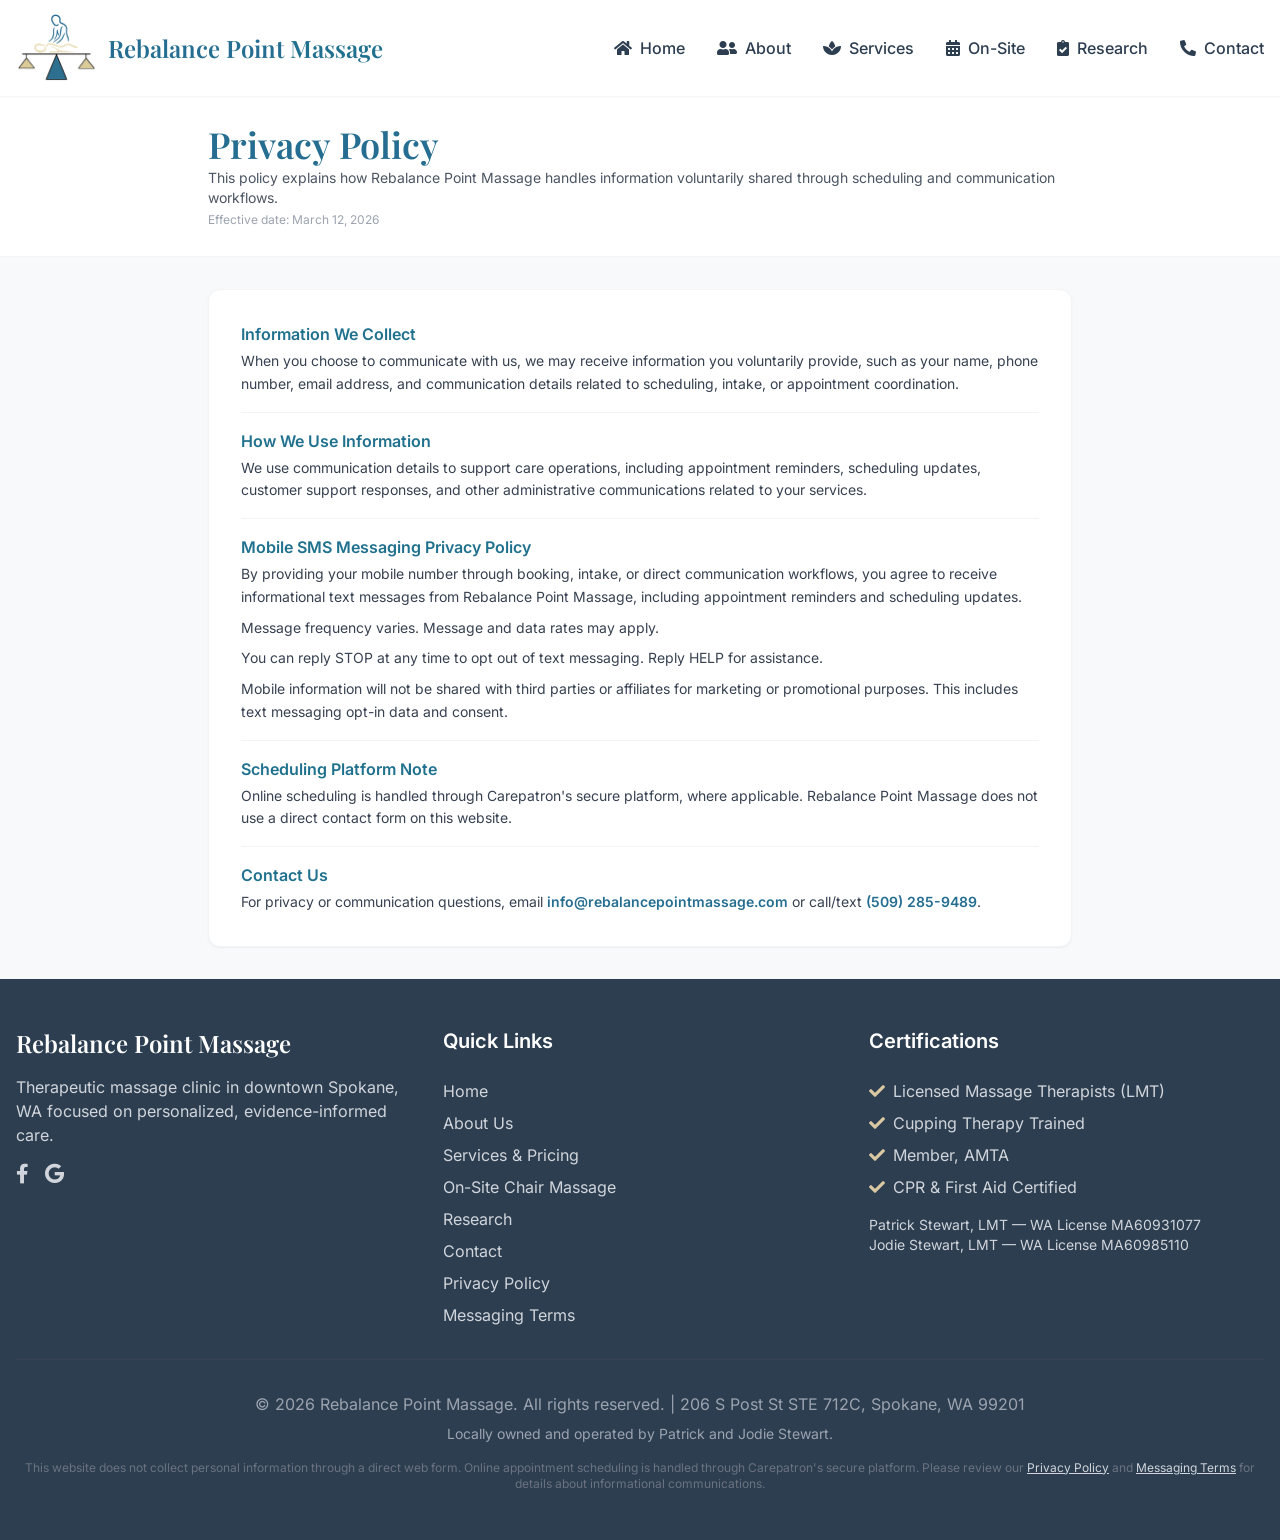
==== privacy.html @ 07e5bb80 "modified:   index.html 	modified:   privacy.html 	modified:   terms.html" ====
<!DOCTYPE html>
<html lang="en">
<head>
    <meta charset="UTF-8">
    <meta name="viewport" content="width=device-width, initial-scale=1.0">
    <title>Privacy Policy | Rebalance Point Massage</title>
    <meta name="description" content="Review the Rebalance Point Massage privacy practices, including mobile SMS messaging privacy details and how appointment communication information is used.">
    <meta name="author" content="Rebalance Point Massage">
    <meta property="og:title" content="Privacy Policy | Rebalance Point Massage">
    <meta property="og:description" content="Privacy details for Rebalance Point Massage, including informational appointment messaging and mobile communication practices.">
    <meta property="og:type" content="website">
    <meta property="og:url" content="https://rebalancepointmassage.com/privacy.html">
    <link rel="canonical" href="https://rebalancepointmassage.com/privacy.html">
    <link rel="stylesheet" href="css/tailwind.css">
    <link rel="stylesheet" href="css/fontawesome.css">
    <link rel="stylesheet" href="css/fonts.css">
    <style>
        @media (min-width: 768px) and (max-width: 1279px) {
            .site-desktop-nav { display: none; }
            .site-mobile-menu-button { display: block; }
            .site-mobile-nav:not(.hidden) { display: block; }
        }
    </style>
</head>
<body class="min-h-screen bg-light text-dark font-sans">
    <header class="sticky top-0 z-50 bg-white shadow-sm">
        <div class="container mx-auto px-4">
            <nav class="flex justify-between items-center py-2">
                <div class="flex items-center gap-3">
                    <a href="./index.html#home" class="w-20 h-20 flex-shrink-0" title="Rebalance Point Massage">
                        <img src="images/rebalance-point-logo.png" alt="Rebalance Point Massage Logo" class="w-full h-full object-contain">
                    </a>
                    <a href="./index.html#home" class="text-2xl font-serif font-semibold text-primary">Rebalance Point <span class="text-secondary">Massage</span></a>
                </div>
                
                <!-- Mobile menu button -->
                <button id="mobile-menu-button" class="site-mobile-menu-button md:hidden text-primary text-xl" type="button" aria-label="Toggle navigation menu" aria-expanded="false" aria-controls="mobile-nav">
                    <i class="fas fa-bars"></i>
                </button>
                
                <!-- Desktop Navigation -->
                <ul id="desktop-nav" class="site-desktop-nav hidden md:flex space-x-8">
                    <!-- Navigation items will be rendered here -->
                </ul>
            </nav>
            
            <!-- Mobile Navigation -->
            <div id="mobile-nav" class="site-mobile-nav hidden md:hidden bg-white border-t py-4">
                <ul id="mobile-nav-list" class="space-y-3">
                    <!-- Mobile navigation items will be rendered here -->
                </ul>
            </div>
        </div>
    </header>

    <main>
        <section class="bg-white py-5 md:py-7 border-b border-gray-100">
            <div class="container mx-auto px-4 max-w-4xl">
                <h1 class="text-3xl md:text-4xl font-serif font-semibold text-primary mb-1">Privacy Policy</h1>
                <p class="text-gray-600 text-sm">This policy explains how Rebalance Point Massage handles information voluntarily shared through scheduling and communication workflows.</p>
                <p class="text-xs text-gray-400 mt-1">Effective date: March 12, 2026</p>
            </div>
        </section>

        <section class="py-6 md:py-8">
            <div class="container mx-auto px-4 max-w-4xl">
                <article class="bg-white rounded-xl border border-gray-100 shadow-sm p-6 md:p-8 divide-y divide-gray-100">
                    <div class="pb-4">
                        <h2 class="text-base font-semibold text-secondary mb-1">Information We Collect</h2>
                        <p class="text-gray-700 leading-relaxed text-sm">When you choose to communicate with us, we may receive information you voluntarily provide, such as your name, phone number, email address, and communication details related to scheduling, intake, or appointment coordination.</p>
                    </div>
                    <div class="py-4">
                        <h2 class="text-base font-semibold text-secondary mb-1">How We Use Information</h2>
                        <p class="text-gray-700 leading-relaxed text-sm">We use communication details to support care operations, including appointment reminders, scheduling updates, customer support responses, and other administrative communications related to your services.</p>
                    </div>
                    <div class="py-4">
                        <h2 class="text-base font-semibold text-secondary mb-1">Mobile SMS Messaging Privacy Policy</h2>
                        <div class="space-y-2 text-gray-700 leading-relaxed text-sm">
                            <p>By providing your mobile number through booking, intake, or direct communication workflows, you agree to receive informational text messages from Rebalance Point Massage, including appointment reminders and scheduling updates.</p>
                            <p>Message frequency varies. Message and data rates may apply.</p>
                            <p>You can reply STOP at any time to opt out of text messaging. Reply HELP for assistance.</p>
                            <p>Mobile information will not be shared with third parties or affiliates for marketing or promotional purposes. This includes text messaging opt-in data and consent.</p>
                        </div>
                    </div>
                    <div class="py-4">
                        <h2 class="text-base font-semibold text-secondary mb-1">Scheduling Platform Note</h2>
                        <p class="text-gray-700 leading-relaxed text-sm">Online scheduling is handled through Carepatron's secure platform, where applicable. Rebalance Point Massage does not use a direct contact form on this website.</p>
                    </div>
                    <div class="pt-4">
                        <h2 class="text-base font-semibold text-secondary mb-1">Contact Us</h2>
                        <p class="text-gray-700 leading-relaxed text-sm">For privacy or communication questions, email <a href="mailto:info@rebalancepointmassage.com" class="text-primary font-semibold hover:underline">info@rebalancepointmassage.com</a> or call/text <a href="tel:5092859489" class="text-primary font-semibold hover:underline">(509) 285-9489</a>.</p>
                    </div>
                </article>
            </div>
        </section>
    </main>

    <footer class="bg-dark text-white py-12">
        <div class="container mx-auto px-4">
            <div class="grid md:grid-cols-3 gap-8 mb-8">
                <div>
                    <h3 class="text-2xl font-serif font-semibold text-white mb-4">Rebalance Point Massage</h3>
                    <p class="text-gray-300 mb-4">Therapeutic massage clinic in downtown Spokane, WA focused on personalized, evidence-informed care.</p>
                    <div class="flex space-x-4">
                        <a href="https://www.facebook.com/rebalancepointmassage" target="_blank" rel="noopener noreferrer" class="text-gray-300 hover:text-accent transition duration-300"><i class="fab fa-facebook-f text-xl"></i></a>
                        <!-- <a href="#" class="text-gray-300 hover:text-accent transition duration-300"><i class="fab fa-instagram text-xl"></i></a> -->
                        <a href="https://share.google/DWDWPV4DUFRZWSyEN" target="_blank" rel="noopener noreferrer" class="text-gray-300 hover:text-accent transition duration-300"><i class="fab fa-google text-xl"></i></a>
                    </div>
                </div>
                
                <div>
                    <h4 class="text-xl font-semibold text-white mb-6">Quick Links</h4>
                    <ul id="footer-links" class="space-y-2">
                        <!-- Footer links will be rendered here -->
                    </ul>
                </div>
                
                <div>
                    <h4 class="text-xl font-semibold text-white mb-6">Certifications</h4>
                    <ul class="space-y-2 text-gray-300">
                        <li class="flex items-center"><i class="fas fa-check text-accent mr-2"></i> Licensed Massage Therapists (LMT)</li>
                        <li class="flex items-center"><i class="fas fa-check text-accent mr-2"></i> Cupping Therapy Trained</li>
                        <li class="flex items-center"><i class="fas fa-check text-accent mr-2"></i> Member, AMTA</li>
                        <li class="flex items-center"><i class="fas fa-check text-accent mr-2"></i> CPR & First Aid Certified</li>
                    </ul>
                    <p class="text-gray-300 text-sm mt-4">Patrick Stewart, LMT — WA License MA60931077<br>Jodie Stewart, LMT — WA License MA60985110</p>
                </div>
            </div>
            
            <div class="pt-8 border-t border-gray-700 text-center text-gray-400">
                <p>&copy; <span id="current-year"></span> Rebalance Point Massage. All rights reserved. | 206 S Post St STE 712C, Spokane, WA 99201</p>
                <p class="mt-2 text-sm">Locally owned and operated by Patrick and Jodie Stewart.</p>
                <p class="mt-4 text-xs text-gray-500">This website does not collect personal information through a direct web form. Online appointment scheduling is handled through Carepatron's secure platform. Please review our <a href="./privacy.html" class="text-gray-300 hover:text-accent underline">Privacy Policy</a> and <a href="./terms.html" class="text-gray-300 hover:text-accent underline">Messaging Terms</a> for details about informational communications.</p>
            </div>
        </div>
    </footer>

    <script>
        const navigationItems = [
            { "label": "Home", "href": "./index.html#home", "icon": "fas fa-home" },
            { "label": "About", "href": "./index.html#about", "icon": "fas fa-user-friends" },
            { "label": "Services", "href": "./index.html#services", "icon": "fas fa-spa" },
            { "label": "On-Site", "href": "./index.html#workplace", "icon": "fas fa-calendar-alt" },
            { "label": "Research", "href": "./index.html#research", "icon": "fas fa-clipboard-check" },
            { "label": "Contact", "href": "./index.html#contact", "icon": "fas fa-phone-alt" }
        ];

        const footerLinks = [
            { "label": "Home", "href": "./index.html#home" },
            { "label": "About Us", "href": "./index.html#about" },
            { "label": "Services & Pricing", "href": "./index.html#services" },
            { "label": "On-Site Chair Massage", "href": "./index.html#workplace" },
            { "label": "Research", "href": "./index.html#research" },
            { "label": "Contact", "href": "./index.html#contact" },
            { "label": "Privacy Policy", "href": "./privacy.html" },
            { "label": "Messaging Terms", "href": "./terms.html" }
        ];

        function renderNavItems(items, isMobile = false) {
            return items.map(item => {
                const mobileClass = isMobile ? "block py-3 px-4 text-lg hover:bg-primary hover:bg-opacity-10 hover:text-primary rounded-lg transition duration-300" : "text-dark hover:text-primary font-medium transition duration-300";
                return `<li><a href="${item.href}" class="${mobileClass}"><i class="${item.icon} mr-2"></i>${item.label}</a></li>`;
            }).join("");
        }

        function renderFooterLinks(items) {
            return items.map(item => `<li><a href="${item.href}" class="text-gray-300 hover:text-accent transition duration-300">${item.label}</a></li>`).join("");
        }

        document.addEventListener('DOMContentLoaded', function() {
            document.getElementById('current-year').textContent = new Date().getFullYear();
            document.getElementById('desktop-nav').innerHTML = renderNavItems(navigationItems);
            document.getElementById('mobile-nav-list').innerHTML = renderNavItems(navigationItems, true);
            document.getElementById('footer-links').innerHTML = renderFooterLinks(footerLinks);

            const mobileMenuButton = document.getElementById('mobile-menu-button');
            const mobileNav = document.getElementById('mobile-nav');
            
            mobileMenuButton.addEventListener('click', function() {
                mobileNav.classList.toggle('hidden');
                mobileMenuButton.setAttribute('aria-expanded', String(!mobileNav.classList.contains('hidden')));
                const icon = mobileMenuButton.querySelector('i');
                if (mobileNav.classList.contains('hidden')) {
                    icon.classList.remove('fa-times');
                    icon.classList.add('fa-bars');
                } else {
                    icon.classList.remove('fa-bars');
                    icon.classList.add('fa-times');
                }
            });
        });
    </script>
</body>
</html>
---- css/fonts.css ----
/* cyrillic-ext */
@font-face {
  font-family: 'Inter';
  font-style: normal;
  font-weight: 300;
  font-display: swap;
  src: url(../fonts/google/UcC73FwrK3iLTeHuS_nVMrMxCp50SjIa2JL7SUc.woff2) format('woff2');
  unicode-range: U+0460-052F, U+1C80-1C8A, U+20B4, U+2DE0-2DFF, U+A640-A69F, U+FE2E-FE2F;
}
/* cyrillic */
@font-face {
  font-family: 'Inter';
  font-style: normal;
  font-weight: 300;
  font-display: swap;
  src: url(../fonts/google/UcC73FwrK3iLTeHuS_nVMrMxCp50SjIa0ZL7SUc.woff2) format('woff2');
  unicode-range: U+0301, U+0400-045F, U+0490-0491, U+04B0-04B1, U+2116;
}
/* greek-ext */
@font-face {
  font-family: 'Inter';
  font-style: normal;
  font-weight: 300;
  font-display: swap;
  src: url(../fonts/google/UcC73FwrK3iLTeHuS_nVMrMxCp50SjIa2ZL7SUc.woff2) format('woff2');
  unicode-range: U+1F00-1FFF;
}
/* greek */
@font-face {
  font-family: 'Inter';
  font-style: normal;
  font-weight: 300;
  font-display: swap;
  src: url(../fonts/google/UcC73FwrK3iLTeHuS_nVMrMxCp50SjIa1pL7SUc.woff2) format('woff2');
  unicode-range: U+0370-0377, U+037A-037F, U+0384-038A, U+038C, U+038E-03A1, U+03A3-03FF;
}
/* vietnamese */
@font-face {
  font-family: 'Inter';
  font-style: normal;
  font-weight: 300;
  font-display: swap;
  src: url(../fonts/google/UcC73FwrK3iLTeHuS_nVMrMxCp50SjIa2pL7SUc.woff2) format('woff2');
  unicode-range: U+0102-0103, U+0110-0111, U+0128-0129, U+0168-0169, U+01A0-01A1, U+01AF-01B0, U+0300-0301, U+0303-0304, U+0308-0309, U+0323, U+0329, U+1EA0-1EF9, U+20AB;
}
/* latin-ext */
@font-face {
  font-family: 'Inter';
  font-style: normal;
  font-weight: 300;
  font-display: swap;
  src: url(../fonts/google/UcC73FwrK3iLTeHuS_nVMrMxCp50SjIa25L7SUc.woff2) format('woff2');
  unicode-range: U+0100-02BA, U+02BD-02C5, U+02C7-02CC, U+02CE-02D7, U+02DD-02FF, U+0304, U+0308, U+0329, U+1D00-1DBF, U+1E00-1E9F, U+1EF2-1EFF, U+2020, U+20A0-20AB, U+20AD-20C0, U+2113, U+2C60-2C7F, U+A720-A7FF;
}
/* latin */
@font-face {
  font-family: 'Inter';
  font-style: normal;
  font-weight: 300;
  font-display: swap;
  src: url(../fonts/google/UcC73FwrK3iLTeHuS_nVMrMxCp50SjIa1ZL7.woff2) format('woff2');
  unicode-range: U+0000-00FF, U+0131, U+0152-0153, U+02BB-02BC, U+02C6, U+02DA, U+02DC, U+0304, U+0308, U+0329, U+2000-206F, U+20AC, U+2122, U+2191, U+2193, U+2212, U+2215, U+FEFF, U+FFFD;
}
/* cyrillic-ext */
@font-face {
  font-family: 'Inter';
  font-style: normal;
  font-weight: 400;
  font-display: swap;
  src: url(../fonts/google/UcC73FwrK3iLTeHuS_nVMrMxCp50SjIa2JL7SUc.woff2) format('woff2');
  unicode-range: U+0460-052F, U+1C80-1C8A, U+20B4, U+2DE0-2DFF, U+A640-A69F, U+FE2E-FE2F;
}
/* cyrillic */
@font-face {
  font-family: 'Inter';
  font-style: normal;
  font-weight: 400;
  font-display: swap;
  src: url(../fonts/google/UcC73FwrK3iLTeHuS_nVMrMxCp50SjIa0ZL7SUc.woff2) format('woff2');
  unicode-range: U+0301, U+0400-045F, U+0490-0491, U+04B0-04B1, U+2116;
}
/* greek-ext */
@font-face {
  font-family: 'Inter';
  font-style: normal;
  font-weight: 400;
  font-display: swap;
  src: url(../fonts/google/UcC73FwrK3iLTeHuS_nVMrMxCp50SjIa2ZL7SUc.woff2) format('woff2');
  unicode-range: U+1F00-1FFF;
}
/* greek */
@font-face {
  font-family: 'Inter';
  font-style: normal;
  font-weight: 400;
  font-display: swap;
  src: url(../fonts/google/UcC73FwrK3iLTeHuS_nVMrMxCp50SjIa1pL7SUc.woff2) format('woff2');
  unicode-range: U+0370-0377, U+037A-037F, U+0384-038A, U+038C, U+038E-03A1, U+03A3-03FF;
}
/* vietnamese */
@font-face {
  font-family: 'Inter';
  font-style: normal;
  font-weight: 400;
  font-display: swap;
  src: url(../fonts/google/UcC73FwrK3iLTeHuS_nVMrMxCp50SjIa2pL7SUc.woff2) format('woff2');
  unicode-range: U+0102-0103, U+0110-0111, U+0128-0129, U+0168-0169, U+01A0-01A1, U+01AF-01B0, U+0300-0301, U+0303-0304, U+0308-0309, U+0323, U+0329, U+1EA0-1EF9, U+20AB;
}
/* latin-ext */
@font-face {
  font-family: 'Inter';
  font-style: normal;
  font-weight: 400;
  font-display: swap;
  src: url(../fonts/google/UcC73FwrK3iLTeHuS_nVMrMxCp50SjIa25L7SUc.woff2) format('woff2');
  unicode-range: U+0100-02BA, U+02BD-02C5, U+02C7-02CC, U+02CE-02D7, U+02DD-02FF, U+0304, U+0308, U+0329, U+1D00-1DBF, U+1E00-1E9F, U+1EF2-1EFF, U+2020, U+20A0-20AB, U+20AD-20C0, U+2113, U+2C60-2C7F, U+A720-A7FF;
}
/* latin */
@font-face {
  font-family: 'Inter';
  font-style: normal;
  font-weight: 400;
  font-display: swap;
  src: url(../fonts/google/UcC73FwrK3iLTeHuS_nVMrMxCp50SjIa1ZL7.woff2) format('woff2');
  unicode-range: U+0000-00FF, U+0131, U+0152-0153, U+02BB-02BC, U+02C6, U+02DA, U+02DC, U+0304, U+0308, U+0329, U+2000-206F, U+20AC, U+2122, U+2191, U+2193, U+2212, U+2215, U+FEFF, U+FFFD;
}
/* cyrillic-ext */
@font-face {
  font-family: 'Inter';
  font-style: normal;
  font-weight: 500;
  font-display: swap;
  src: url(../fonts/google/UcC73FwrK3iLTeHuS_nVMrMxCp50SjIa2JL7SUc.woff2) format('woff2');
  unicode-range: U+0460-052F, U+1C80-1C8A, U+20B4, U+2DE0-2DFF, U+A640-A69F, U+FE2E-FE2F;
}
/* cyrillic */
@font-face {
  font-family: 'Inter';
  font-style: normal;
  font-weight: 500;
  font-display: swap;
  src: url(../fonts/google/UcC73FwrK3iLTeHuS_nVMrMxCp50SjIa0ZL7SUc.woff2) format('woff2');
  unicode-range: U+0301, U+0400-045F, U+0490-0491, U+04B0-04B1, U+2116;
}
/* greek-ext */
@font-face {
  font-family: 'Inter';
  font-style: normal;
  font-weight: 500;
  font-display: swap;
  src: url(../fonts/google/UcC73FwrK3iLTeHuS_nVMrMxCp50SjIa2ZL7SUc.woff2) format('woff2');
  unicode-range: U+1F00-1FFF;
}
/* greek */
@font-face {
  font-family: 'Inter';
  font-style: normal;
  font-weight: 500;
  font-display: swap;
  src: url(../fonts/google/UcC73FwrK3iLTeHuS_nVMrMxCp50SjIa1pL7SUc.woff2) format('woff2');
  unicode-range: U+0370-0377, U+037A-037F, U+0384-038A, U+038C, U+038E-03A1, U+03A3-03FF;
}
/* vietnamese */
@font-face {
  font-family: 'Inter';
  font-style: normal;
  font-weight: 500;
  font-display: swap;
  src: url(../fonts/google/UcC73FwrK3iLTeHuS_nVMrMxCp50SjIa2pL7SUc.woff2) format('woff2');
  unicode-range: U+0102-0103, U+0110-0111, U+0128-0129, U+0168-0169, U+01A0-01A1, U+01AF-01B0, U+0300-0301, U+0303-0304, U+0308-0309, U+0323, U+0329, U+1EA0-1EF9, U+20AB;
}
/* latin-ext */
@font-face {
  font-family: 'Inter';
  font-style: normal;
  font-weight: 500;
  font-display: swap;
  src: url(../fonts/google/UcC73FwrK3iLTeHuS_nVMrMxCp50SjIa25L7SUc.woff2) format('woff2');
  unicode-range: U+0100-02BA, U+02BD-02C5, U+02C7-02CC, U+02CE-02D7, U+02DD-02FF, U+0304, U+0308, U+0329, U+1D00-1DBF, U+1E00-1E9F, U+1EF2-1EFF, U+2020, U+20A0-20AB, U+20AD-20C0, U+2113, U+2C60-2C7F, U+A720-A7FF;
}
/* latin */
@font-face {
  font-family: 'Inter';
  font-style: normal;
  font-weight: 500;
  font-display: swap;
  src: url(../fonts/google/UcC73FwrK3iLTeHuS_nVMrMxCp50SjIa1ZL7.woff2) format('woff2');
  unicode-range: U+0000-00FF, U+0131, U+0152-0153, U+02BB-02BC, U+02C6, U+02DA, U+02DC, U+0304, U+0308, U+0329, U+2000-206F, U+20AC, U+2122, U+2191, U+2193, U+2212, U+2215, U+FEFF, U+FFFD;
}
/* cyrillic-ext */
@font-face {
  font-family: 'Inter';
  font-style: normal;
  font-weight: 600;
  font-display: swap;
  src: url(../fonts/google/UcC73FwrK3iLTeHuS_nVMrMxCp50SjIa2JL7SUc.woff2) format('woff2');
  unicode-range: U+0460-052F, U+1C80-1C8A, U+20B4, U+2DE0-2DFF, U+A640-A69F, U+FE2E-FE2F;
}
/* cyrillic */
@font-face {
  font-family: 'Inter';
  font-style: normal;
  font-weight: 600;
  font-display: swap;
  src: url(../fonts/google/UcC73FwrK3iLTeHuS_nVMrMxCp50SjIa0ZL7SUc.woff2) format('woff2');
  unicode-range: U+0301, U+0400-045F, U+0490-0491, U+04B0-04B1, U+2116;
}
/* greek-ext */
@font-face {
  font-family: 'Inter';
  font-style: normal;
  font-weight: 600;
  font-display: swap;
  src: url(../fonts/google/UcC73FwrK3iLTeHuS_nVMrMxCp50SjIa2ZL7SUc.woff2) format('woff2');
  unicode-range: U+1F00-1FFF;
}
/* greek */
@font-face {
  font-family: 'Inter';
  font-style: normal;
  font-weight: 600;
  font-display: swap;
  src: url(../fonts/google/UcC73FwrK3iLTeHuS_nVMrMxCp50SjIa1pL7SUc.woff2) format('woff2');
  unicode-range: U+0370-0377, U+037A-037F, U+0384-038A, U+038C, U+038E-03A1, U+03A3-03FF;
}
/* vietnamese */
@font-face {
  font-family: 'Inter';
  font-style: normal;
  font-weight: 600;
  font-display: swap;
  src: url(../fonts/google/UcC73FwrK3iLTeHuS_nVMrMxCp50SjIa2pL7SUc.woff2) format('woff2');
  unicode-range: U+0102-0103, U+0110-0111, U+0128-0129, U+0168-0169, U+01A0-01A1, U+01AF-01B0, U+0300-0301, U+0303-0304, U+0308-0309, U+0323, U+0329, U+1EA0-1EF9, U+20AB;
}
/* latin-ext */
@font-face {
  font-family: 'Inter';
  font-style: normal;
  font-weight: 600;
  font-display: swap;
  src: url(../fonts/google/UcC73FwrK3iLTeHuS_nVMrMxCp50SjIa25L7SUc.woff2) format('woff2');
  unicode-range: U+0100-02BA, U+02BD-02C5, U+02C7-02CC, U+02CE-02D7, U+02DD-02FF, U+0304, U+0308, U+0329, U+1D00-1DBF, U+1E00-1E9F, U+1EF2-1EFF, U+2020, U+20A0-20AB, U+20AD-20C0, U+2113, U+2C60-2C7F, U+A720-A7FF;
}
/* latin */
@font-face {
  font-family: 'Inter';
  font-style: normal;
  font-weight: 600;
  font-display: swap;
  src: url(../fonts/google/UcC73FwrK3iLTeHuS_nVMrMxCp50SjIa1ZL7.woff2) format('woff2');
  unicode-range: U+0000-00FF, U+0131, U+0152-0153, U+02BB-02BC, U+02C6, U+02DA, U+02DC, U+0304, U+0308, U+0329, U+2000-206F, U+20AC, U+2122, U+2191, U+2193, U+2212, U+2215, U+FEFF, U+FFFD;
}
/* cyrillic-ext */
@font-face {
  font-family: 'Inter';
  font-style: normal;
  font-weight: 700;
  font-display: swap;
  src: url(../fonts/google/UcC73FwrK3iLTeHuS_nVMrMxCp50SjIa2JL7SUc.woff2) format('woff2');
  unicode-range: U+0460-052F, U+1C80-1C8A, U+20B4, U+2DE0-2DFF, U+A640-A69F, U+FE2E-FE2F;
}
/* cyrillic */
@font-face {
  font-family: 'Inter';
  font-style: normal;
  font-weight: 700;
  font-display: swap;
  src: url(../fonts/google/UcC73FwrK3iLTeHuS_nVMrMxCp50SjIa0ZL7SUc.woff2) format('woff2');
  unicode-range: U+0301, U+0400-045F, U+0490-0491, U+04B0-04B1, U+2116;
}
/* greek-ext */
@font-face {
  font-family: 'Inter';
  font-style: normal;
  font-weight: 700;
  font-display: swap;
  src: url(../fonts/google/UcC73FwrK3iLTeHuS_nVMrMxCp50SjIa2ZL7SUc.woff2) format('woff2');
  unicode-range: U+1F00-1FFF;
}
/* greek */
@font-face {
  font-family: 'Inter';
  font-style: normal;
  font-weight: 700;
  font-display: swap;
  src: url(../fonts/google/UcC73FwrK3iLTeHuS_nVMrMxCp50SjIa1pL7SUc.woff2) format('woff2');
  unicode-range: U+0370-0377, U+037A-037F, U+0384-038A, U+038C, U+038E-03A1, U+03A3-03FF;
}
/* vietnamese */
@font-face {
  font-family: 'Inter';
  font-style: normal;
  font-weight: 700;
  font-display: swap;
  src: url(../fonts/google/UcC73FwrK3iLTeHuS_nVMrMxCp50SjIa2pL7SUc.woff2) format('woff2');
  unicode-range: U+0102-0103, U+0110-0111, U+0128-0129, U+0168-0169, U+01A0-01A1, U+01AF-01B0, U+0300-0301, U+0303-0304, U+0308-0309, U+0323, U+0329, U+1EA0-1EF9, U+20AB;
}
/* latin-ext */
@font-face {
  font-family: 'Inter';
  font-style: normal;
  font-weight: 700;
  font-display: swap;
  src: url(../fonts/google/UcC73FwrK3iLTeHuS_nVMrMxCp50SjIa25L7SUc.woff2) format('woff2');
  unicode-range: U+0100-02BA, U+02BD-02C5, U+02C7-02CC, U+02CE-02D7, U+02DD-02FF, U+0304, U+0308, U+0329, U+1D00-1DBF, U+1E00-1E9F, U+1EF2-1EFF, U+2020, U+20A0-20AB, U+20AD-20C0, U+2113, U+2C60-2C7F, U+A720-A7FF;
}
/* latin */
@font-face {
  font-family: 'Inter';
  font-style: normal;
  font-weight: 700;
  font-display: swap;
  src: url(../fonts/google/UcC73FwrK3iLTeHuS_nVMrMxCp50SjIa1ZL7.woff2) format('woff2');
  unicode-range: U+0000-00FF, U+0131, U+0152-0153, U+02BB-02BC, U+02C6, U+02DA, U+02DC, U+0304, U+0308, U+0329, U+2000-206F, U+20AC, U+2122, U+2191, U+2193, U+2212, U+2215, U+FEFF, U+FFFD;
}
/* cyrillic */
@font-face {
  font-family: 'Playfair Display';
  font-style: normal;
  font-weight: 400;
  font-display: swap;
  src: url(../fonts/google/nuFiD-vYSZviVYUb_rj3ij__anPXDTjYgFE_.woff2) format('woff2');
  unicode-range: U+0301, U+0400-045F, U+0490-0491, U+04B0-04B1, U+2116;
}
/* vietnamese */
@font-face {
  font-family: 'Playfair Display';
  font-style: normal;
  font-weight: 400;
  font-display: swap;
  src: url(../fonts/google/nuFiD-vYSZviVYUb_rj3ij__anPXDTPYgFE_.woff2) format('woff2');
  unicode-range: U+0102-0103, U+0110-0111, U+0128-0129, U+0168-0169, U+01A0-01A1, U+01AF-01B0, U+0300-0301, U+0303-0304, U+0308-0309, U+0323, U+0329, U+1EA0-1EF9, U+20AB;
}
/* latin-ext */
@font-face {
  font-family: 'Playfair Display';
  font-style: normal;
  font-weight: 400;
  font-display: swap;
  src: url(../fonts/google/nuFiD-vYSZviVYUb_rj3ij__anPXDTLYgFE_.woff2) format('woff2');
  unicode-range: U+0100-02BA, U+02BD-02C5, U+02C7-02CC, U+02CE-02D7, U+02DD-02FF, U+0304, U+0308, U+0329, U+1D00-1DBF, U+1E00-1E9F, U+1EF2-1EFF, U+2020, U+20A0-20AB, U+20AD-20C0, U+2113, U+2C60-2C7F, U+A720-A7FF;
}
/* latin */
@font-face {
  font-family: 'Playfair Display';
  font-style: normal;
  font-weight: 400;
  font-display: swap;
  src: url(../fonts/google/nuFiD-vYSZviVYUb_rj3ij__anPXDTzYgA.woff2) format('woff2');
  unicode-range: U+0000-00FF, U+0131, U+0152-0153, U+02BB-02BC, U+02C6, U+02DA, U+02DC, U+0304, U+0308, U+0329, U+2000-206F, U+20AC, U+2122, U+2191, U+2193, U+2212, U+2215, U+FEFF, U+FFFD;
}
/* cyrillic */
@font-face {
  font-family: 'Playfair Display';
  font-style: normal;
  font-weight: 500;
  font-display: swap;
  src: url(../fonts/google/nuFiD-vYSZviVYUb_rj3ij__anPXDTjYgFE_.woff2) format('woff2');
  unicode-range: U+0301, U+0400-045F, U+0490-0491, U+04B0-04B1, U+2116;
}
/* vietnamese */
@font-face {
  font-family: 'Playfair Display';
  font-style: normal;
  font-weight: 500;
  font-display: swap;
  src: url(../fonts/google/nuFiD-vYSZviVYUb_rj3ij__anPXDTPYgFE_.woff2) format('woff2');
  unicode-range: U+0102-0103, U+0110-0111, U+0128-0129, U+0168-0169, U+01A0-01A1, U+01AF-01B0, U+0300-0301, U+0303-0304, U+0308-0309, U+0323, U+0329, U+1EA0-1EF9, U+20AB;
}
/* latin-ext */
@font-face {
  font-family: 'Playfair Display';
  font-style: normal;
  font-weight: 500;
  font-display: swap;
  src: url(../fonts/google/nuFiD-vYSZviVYUb_rj3ij__anPXDTLYgFE_.woff2) format('woff2');
  unicode-range: U+0100-02BA, U+02BD-02C5, U+02C7-02CC, U+02CE-02D7, U+02DD-02FF, U+0304, U+0308, U+0329, U+1D00-1DBF, U+1E00-1E9F, U+1EF2-1EFF, U+2020, U+20A0-20AB, U+20AD-20C0, U+2113, U+2C60-2C7F, U+A720-A7FF;
}
/* latin */
@font-face {
  font-family: 'Playfair Display';
  font-style: normal;
  font-weight: 500;
  font-display: swap;
  src: url(../fonts/google/nuFiD-vYSZviVYUb_rj3ij__anPXDTzYgA.woff2) format('woff2');
  unicode-range: U+0000-00FF, U+0131, U+0152-0153, U+02BB-02BC, U+02C6, U+02DA, U+02DC, U+0304, U+0308, U+0329, U+2000-206F, U+20AC, U+2122, U+2191, U+2193, U+2212, U+2215, U+FEFF, U+FFFD;
}
/* cyrillic */
@font-face {
  font-family: 'Playfair Display';
  font-style: normal;
  font-weight: 600;
  font-display: swap;
  src: url(../fonts/google/nuFiD-vYSZviVYUb_rj3ij__anPXDTjYgFE_.woff2) format('woff2');
  unicode-range: U+0301, U+0400-045F, U+0490-0491, U+04B0-04B1, U+2116;
}
/* vietnamese */
@font-face {
  font-family: 'Playfair Display';
  font-style: normal;
  font-weight: 600;
  font-display: swap;
  src: url(../fonts/google/nuFiD-vYSZviVYUb_rj3ij__anPXDTPYgFE_.woff2) format('woff2');
  unicode-range: U+0102-0103, U+0110-0111, U+0128-0129, U+0168-0169, U+01A0-01A1, U+01AF-01B0, U+0300-0301, U+0303-0304, U+0308-0309, U+0323, U+0329, U+1EA0-1EF9, U+20AB;
}
/* latin-ext */
@font-face {
  font-family: 'Playfair Display';
  font-style: normal;
  font-weight: 600;
  font-display: swap;
  src: url(../fonts/google/nuFiD-vYSZviVYUb_rj3ij__anPXDTLYgFE_.woff2) format('woff2');
  unicode-range: U+0100-02BA, U+02BD-02C5, U+02C7-02CC, U+02CE-02D7, U+02DD-02FF, U+0304, U+0308, U+0329, U+1D00-1DBF, U+1E00-1E9F, U+1EF2-1EFF, U+2020, U+20A0-20AB, U+20AD-20C0, U+2113, U+2C60-2C7F, U+A720-A7FF;
}
/* latin */
@font-face {
  font-family: 'Playfair Display';
  font-style: normal;
  font-weight: 600;
  font-display: swap;
  src: url(../fonts/google/nuFiD-vYSZviVYUb_rj3ij__anPXDTzYgA.woff2) format('woff2');
  unicode-range: U+0000-00FF, U+0131, U+0152-0153, U+02BB-02BC, U+02C6, U+02DA, U+02DC, U+0304, U+0308, U+0329, U+2000-206F, U+20AC, U+2122, U+2191, U+2193, U+2212, U+2215, U+FEFF, U+FFFD;
}
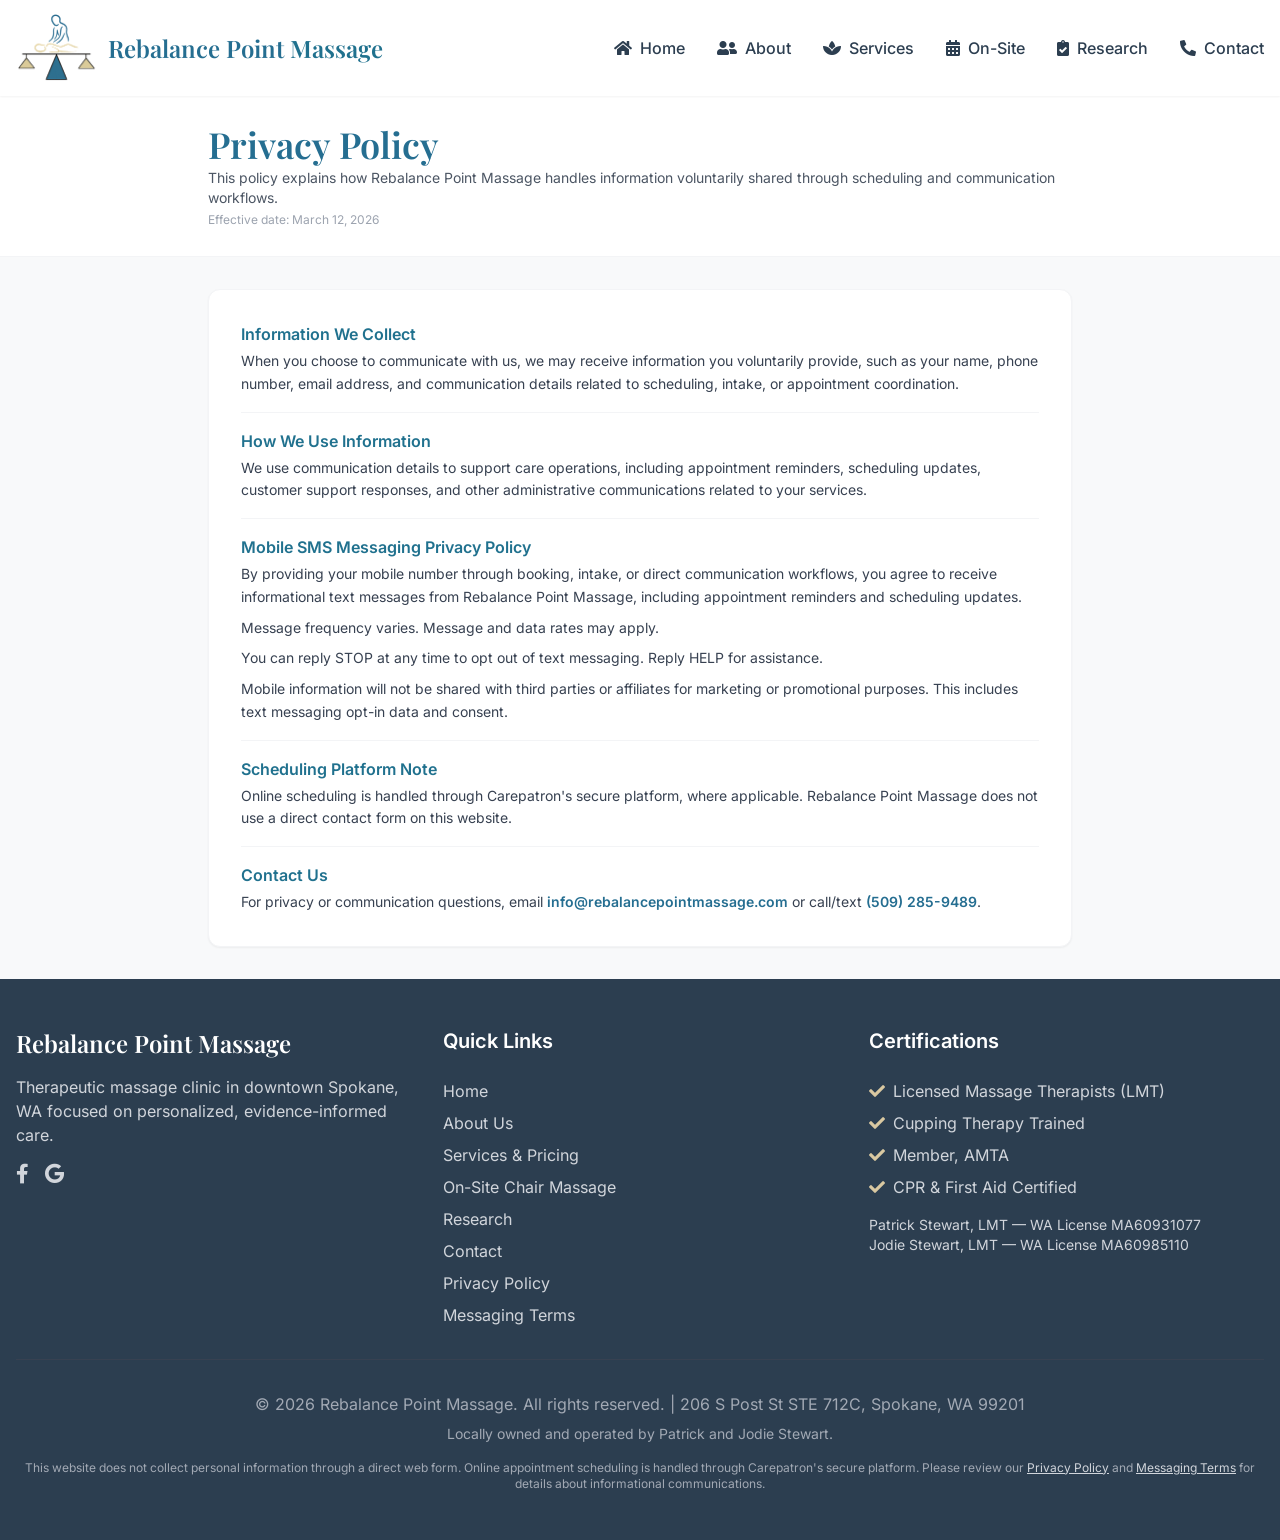
==== commit d845a53b: "modified:   index.html 	modified:   privacy.html 	modified:   terms.html" ====
--- a/privacy.html
+++ b/privacy.html
@@ -10,6 +10,9 @@
     <meta property="og:description" content="Privacy details for Rebalance Point Massage, including informational appointment messaging and mobile communication practices.">
     <meta property="og:type" content="website">
     <meta property="og:url" content="https://rebalancepointmassage.com/privacy.html">
+    <meta name="twitter:card" content="summary">
+    <meta name="twitter:title" content="Privacy Policy | Rebalance Point Massage">
+    <meta name="twitter:description" content="Privacy details for Rebalance Point Massage, including informational appointment messaging and mobile communication practices.">
     <link rel="canonical" href="https://rebalancepointmassage.com/privacy.html">
     <link rel="stylesheet" href="css/tailwind.css">
     <link rel="stylesheet" href="css/fontawesome.css">
@@ -102,9 +105,9 @@
                     <h3 class="text-2xl font-serif font-semibold text-white mb-4">Rebalance Point Massage</h3>
                     <p class="text-gray-300 mb-4">Therapeutic massage clinic in downtown Spokane, WA focused on personalized, evidence-informed care.</p>
                     <div class="flex space-x-4">
-                        <a href="https://www.facebook.com/rebalancepointmassage" target="_blank" rel="noopener noreferrer" class="text-gray-300 hover:text-accent transition duration-300"><i class="fab fa-facebook-f text-xl"></i></a>
+                        <a href="https://www.facebook.com/rebalancepointmassage" target="_blank" rel="noopener noreferrer" aria-label="Facebook" class="text-gray-300 hover:text-accent transition duration-300"><i class="fab fa-facebook-f text-xl"></i></a>
                         <!-- <a href="#" class="text-gray-300 hover:text-accent transition duration-300"><i class="fab fa-instagram text-xl"></i></a> -->
-                        <a href="https://share.google/DWDWPV4DUFRZWSyEN" target="_blank" rel="noopener noreferrer" class="text-gray-300 hover:text-accent transition duration-300"><i class="fab fa-google text-xl"></i></a>
+                        <a href="https://share.google/DWDWPV4DUFRZWSyEN" target="_blank" rel="noopener noreferrer" aria-label="Google Business Profile" class="text-gray-300 hover:text-accent transition duration-300"><i class="fab fa-google text-xl"></i></a>
                     </div>
                 </div>
                 
@@ -127,10 +130,10 @@
                 </div>
             </div>
             
-            <div class="pt-8 border-t border-gray-700 text-center text-gray-400">
+            <div class="pt-8 border-t border-gray-700 text-center" style="color:#a2a9b4;">
                 <p>&copy; <span id="current-year"></span> Rebalance Point Massage. All rights reserved. | 206 S Post St STE 712C, Spokane, WA 99201</p>
                 <p class="mt-2 text-sm">Locally owned and operated by Patrick and Jodie Stewart.</p>
-                <p class="mt-4 text-xs text-gray-500">This website does not collect personal information through a direct web form. Online appointment scheduling is handled through Carepatron's secure platform. Please review our <a href="./privacy.html" class="text-gray-300 hover:text-accent underline">Privacy Policy</a> and <a href="./terms.html" class="text-gray-300 hover:text-accent underline">Messaging Terms</a> for details about informational communications.</p>
+                <p class="mt-4 text-xs">This website does not collect personal information through a direct web form. Online appointment scheduling is handled through Carepatron's secure platform. Please review our <a href="./privacy.html" class="text-gray-300 hover:text-accent underline">Privacy Policy</a> and <a href="./terms.html" class="text-gray-300 hover:text-accent underline">Messaging Terms</a> for details about informational communications.</p>
             </div>
         </div>
     </footer>
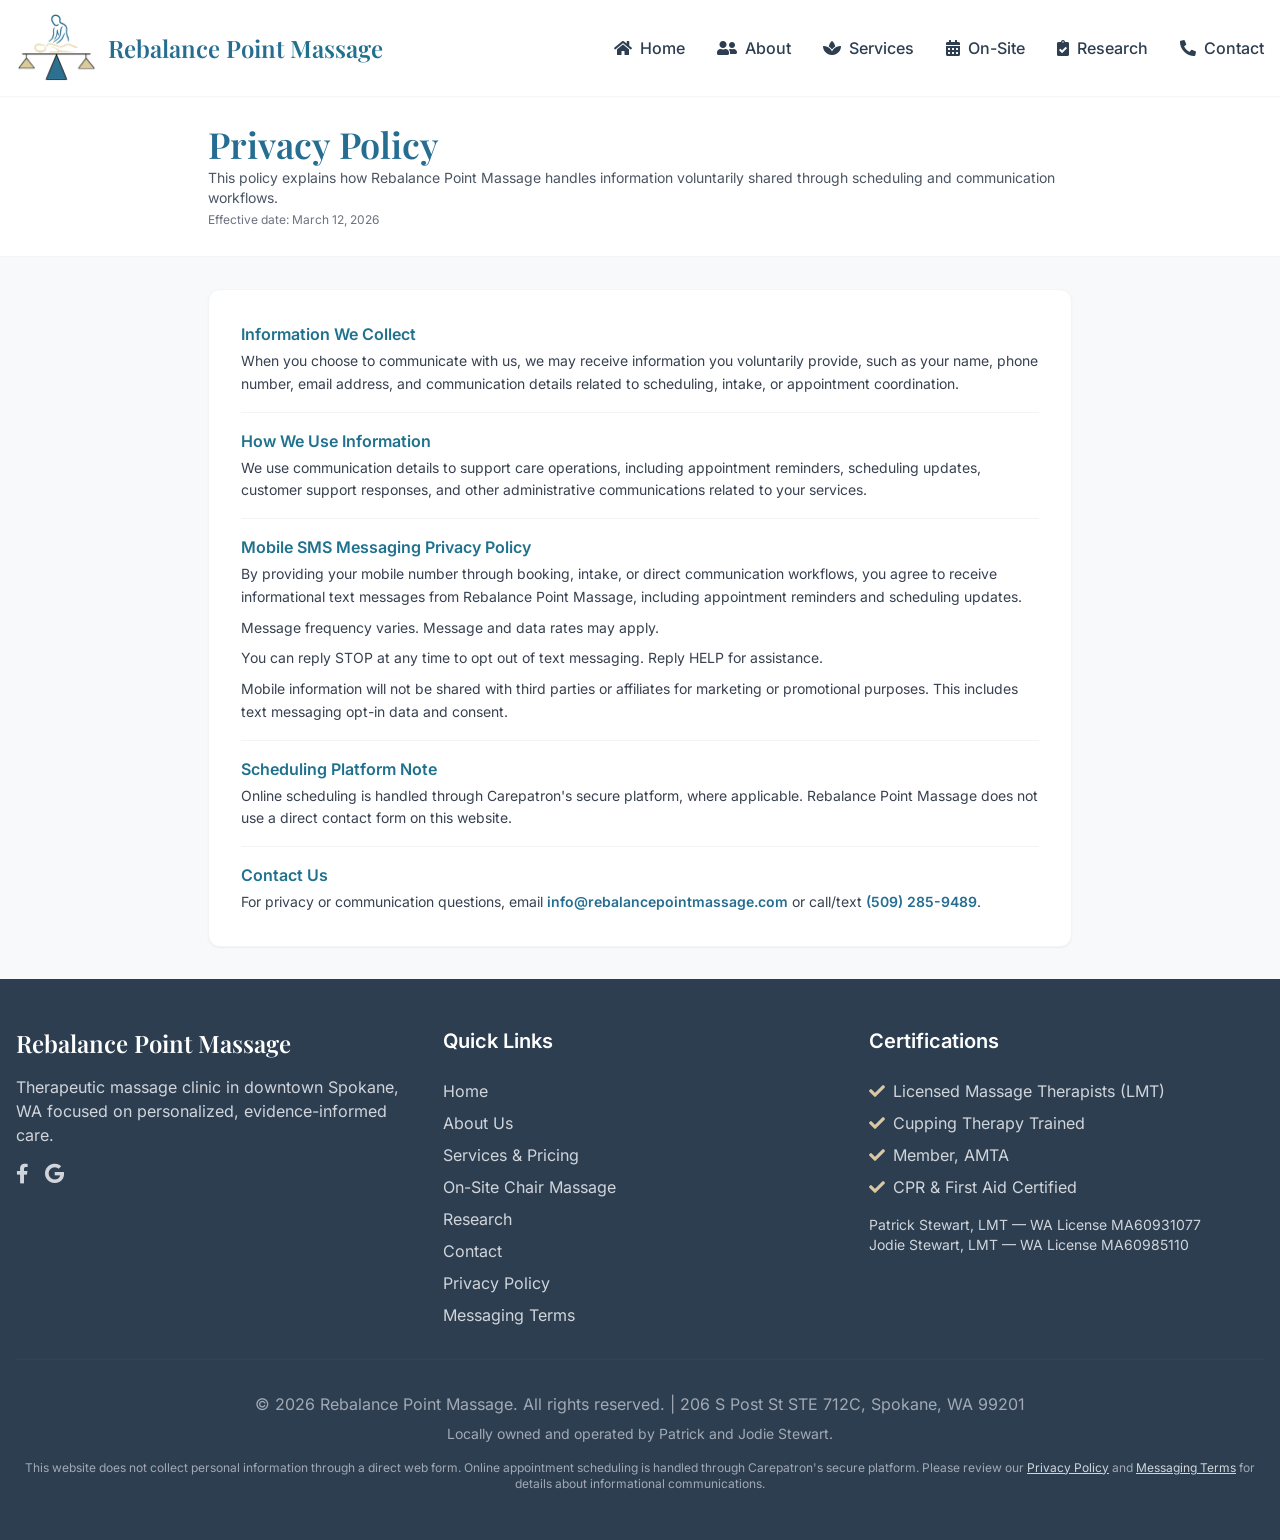
==== commit 172c611e: "new file:   images/Rebalance Social Preview.png 	modified:   index.html 	modified:   privacy.html 	m" ====
--- a/privacy.html
+++ b/privacy.html
@@ -10,7 +10,14 @@
     <meta property="og:description" content="Privacy details for Rebalance Point Massage, including informational appointment messaging and mobile communication practices.">
     <meta property="og:type" content="website">
     <meta property="og:url" content="https://rebalancepointmassage.com/privacy.html">
-    <meta name="twitter:card" content="summary">
+    <meta property="og:image" content="https://rebalancepointmassage.com/images/Rebalance%20Social%20Preview.png">
+    <meta property="og:image:type" content="image/png">
+    <meta property="og:image:width" content="1731">
+    <meta property="og:image:height" content="909">
+    <meta property="og:image:alt" content="Rebalance Point Massage social preview showing a massage room, therapeutic massage, and on-site chair massage in Spokane, Washington.">
+    <meta name="twitter:card" content="summary_large_image">
+    <meta name="twitter:image" content="https://rebalancepointmassage.com/images/Rebalance%20Social%20Preview.png">
+    <meta name="twitter:image:alt" content="Rebalance Point Massage social preview showing a massage room, therapeutic massage, and on-site chair massage in Spokane, Washington.">
     <meta name="twitter:title" content="Privacy Policy | Rebalance Point Massage">
     <meta name="twitter:description" content="Privacy details for Rebalance Point Massage, including informational appointment messaging and mobile communication practices.">
     <link rel="canonical" href="https://rebalancepointmassage.com/privacy.html">
@@ -24,11 +31,19 @@
             .site-mobile-nav:not(.hidden) { display: block; }
         }
     </style>
+    <noscript>
+        <style>
+            @media (max-width: 1279px) {
+                .site-mobile-nav { display: block !important; }
+                .site-mobile-menu-button { display: none !important; }
+            }
+        </style>
+    </noscript>
 </head>
 <body class="min-h-screen bg-light text-dark font-sans">
     <header class="sticky top-0 z-50 bg-white shadow-sm">
         <div class="container mx-auto px-4">
-            <nav class="flex justify-between items-center py-2">
+            <nav class="flex justify-between items-center py-2" aria-label="Primary navigation">
                 <div class="flex items-center gap-3">
                     <a href="./index.html#home" class="w-20 h-20 flex-shrink-0" title="Rebalance Point Massage">
                         <img src="images/rebalance-point-logo.png" alt="Rebalance Point Massage Logo" class="w-full h-full object-contain">
@@ -43,16 +58,26 @@
                 
                 <!-- Desktop Navigation -->
                 <ul id="desktop-nav" class="site-desktop-nav hidden md:flex space-x-8">
-                    <!-- Navigation items will be rendered here -->
+                    <li><a href="./index.html#home" class="text-dark hover:text-primary font-medium transition duration-300"><i class="fas fa-home mr-2" aria-hidden="true"></i>Home</a></li>
+                    <li><a href="./index.html#about" class="text-dark hover:text-primary font-medium transition duration-300"><i class="fas fa-user-friends mr-2" aria-hidden="true"></i>About</a></li>
+                    <li><a href="./index.html#services" class="text-dark hover:text-primary font-medium transition duration-300"><i class="fas fa-spa mr-2" aria-hidden="true"></i>Services</a></li>
+                    <li><a href="./index.html#On-Site" class="text-dark hover:text-primary font-medium transition duration-300"><i class="fas fa-calendar-alt mr-2" aria-hidden="true"></i>On-Site</a></li>
+                    <li><a href="./index.html#research" class="text-dark hover:text-primary font-medium transition duration-300"><i class="fas fa-clipboard-check mr-2" aria-hidden="true"></i>Research</a></li>
+                    <li><a href="./index.html#contact" class="text-dark hover:text-primary font-medium transition duration-300"><i class="fas fa-phone-alt mr-2" aria-hidden="true"></i>Contact</a></li>
                 </ul>
             </nav>
             
             <!-- Mobile Navigation -->
-            <div id="mobile-nav" class="site-mobile-nav hidden md:hidden bg-white border-t py-4">
+            <nav id="mobile-nav" class="site-mobile-nav hidden md:hidden bg-white border-t py-4" aria-label="Mobile navigation">
                 <ul id="mobile-nav-list" class="space-y-3">
-                    <!-- Mobile navigation items will be rendered here -->
+                    <li><a href="./index.html#home" class="block py-3 px-4 text-lg hover:bg-primary hover:bg-opacity-10 hover:text-primary rounded-lg transition duration-300"><i class="fas fa-home mr-2" aria-hidden="true"></i>Home</a></li>
+                    <li><a href="./index.html#about" class="block py-3 px-4 text-lg hover:bg-primary hover:bg-opacity-10 hover:text-primary rounded-lg transition duration-300"><i class="fas fa-user-friends mr-2" aria-hidden="true"></i>About</a></li>
+                    <li><a href="./index.html#services" class="block py-3 px-4 text-lg hover:bg-primary hover:bg-opacity-10 hover:text-primary rounded-lg transition duration-300"><i class="fas fa-spa mr-2" aria-hidden="true"></i>Services</a></li>
+                    <li><a href="./index.html#On-Site" class="block py-3 px-4 text-lg hover:bg-primary hover:bg-opacity-10 hover:text-primary rounded-lg transition duration-300"><i class="fas fa-calendar-alt mr-2" aria-hidden="true"></i>On-Site</a></li>
+                    <li><a href="./index.html#research" class="block py-3 px-4 text-lg hover:bg-primary hover:bg-opacity-10 hover:text-primary rounded-lg transition duration-300"><i class="fas fa-clipboard-check mr-2" aria-hidden="true"></i>Research</a></li>
+                    <li><a href="./index.html#contact" class="block py-3 px-4 text-lg hover:bg-primary hover:bg-opacity-10 hover:text-primary rounded-lg transition duration-300"><i class="fas fa-phone-alt mr-2" aria-hidden="true"></i>Contact</a></li>
                 </ul>
-            </div>
+            </nav>
         </div>
     </header>
 
@@ -61,7 +86,7 @@
             <div class="container mx-auto px-4 max-w-4xl">
                 <h1 class="text-3xl md:text-4xl font-serif font-semibold text-primary mb-1">Privacy Policy</h1>
                 <p class="text-gray-600 text-sm">This policy explains how Rebalance Point Massage handles information voluntarily shared through scheduling and communication workflows.</p>
-                <p class="text-xs text-gray-400 mt-1">Effective date: March 12, 2026</p>
+                <p class="text-xs text-gray-500 mt-1">Effective date: March 12, 2026</p>
             </div>
         </section>
 
@@ -114,7 +139,14 @@
                 <div>
                     <h4 class="text-xl font-semibold text-white mb-6">Quick Links</h4>
                     <ul id="footer-links" class="space-y-2">
-                        <!-- Footer links will be rendered here -->
+                        <li><a href="./index.html#home" class="text-gray-300 hover:text-accent transition duration-300">Home</a></li>
+                        <li><a href="./index.html#about" class="text-gray-300 hover:text-accent transition duration-300">About Us</a></li>
+                        <li><a href="./index.html#services" class="text-gray-300 hover:text-accent transition duration-300">Services &amp; Pricing</a></li>
+                        <li><a href="./index.html#On-Site" class="text-gray-300 hover:text-accent transition duration-300">On-Site Chair Massage</a></li>
+                        <li><a href="./index.html#research" class="text-gray-300 hover:text-accent transition duration-300">Research</a></li>
+                        <li><a href="./index.html#contact" class="text-gray-300 hover:text-accent transition duration-300">Contact</a></li>
+                        <li><a href="./privacy.html" class="text-gray-300 hover:text-accent transition duration-300">Privacy Policy</a></li>
+                        <li><a href="./terms.html" class="text-gray-300 hover:text-accent transition duration-300">Messaging Terms</a></li>
                     </ul>
                 </div>
                 
@@ -131,7 +163,7 @@
             </div>
             
             <div class="pt-8 border-t border-gray-700 text-center" style="color:#a2a9b4;">
-                <p>&copy; <span id="current-year"></span> Rebalance Point Massage. All rights reserved. | 206 S Post St STE 712C, Spokane, WA 99201</p>
+                <p>&copy; <span id="current-year">2026</span> Rebalance Point Massage. All rights reserved. | 206 S Post St STE 712C, Spokane, WA 99201</p>
                 <p class="mt-2 text-sm">Locally owned and operated by Patrick and Jodie Stewart.</p>
                 <p class="mt-4 text-xs">This website does not collect personal information through a direct web form. Online appointment scheduling is handled through Carepatron's secure platform. Please review our <a href="./privacy.html" class="text-gray-300 hover:text-accent underline">Privacy Policy</a> and <a href="./terms.html" class="text-gray-300 hover:text-accent underline">Messaging Terms</a> for details about informational communications.</p>
             </div>
@@ -139,46 +171,12 @@
     </footer>
 
     <script>
-        const navigationItems = [
-            { "label": "Home", "href": "./index.html#home", "icon": "fas fa-home" },
-            { "label": "About", "href": "./index.html#about", "icon": "fas fa-user-friends" },
-            { "label": "Services", "href": "./index.html#services", "icon": "fas fa-spa" },
-            { "label": "On-Site", "href": "./index.html#workplace", "icon": "fas fa-calendar-alt" },
-            { "label": "Research", "href": "./index.html#research", "icon": "fas fa-clipboard-check" },
-            { "label": "Contact", "href": "./index.html#contact", "icon": "fas fa-phone-alt" }
-        ];
-
-        const footerLinks = [
-            { "label": "Home", "href": "./index.html#home" },
-            { "label": "About Us", "href": "./index.html#about" },
-            { "label": "Services & Pricing", "href": "./index.html#services" },
-            { "label": "On-Site Chair Massage", "href": "./index.html#workplace" },
-            { "label": "Research", "href": "./index.html#research" },
-            { "label": "Contact", "href": "./index.html#contact" },
-            { "label": "Privacy Policy", "href": "./privacy.html" },
-            { "label": "Messaging Terms", "href": "./terms.html" }
-        ];
-
-        function renderNavItems(items, isMobile = false) {
-            return items.map(item => {
-                const mobileClass = isMobile ? "block py-3 px-4 text-lg hover:bg-primary hover:bg-opacity-10 hover:text-primary rounded-lg transition duration-300" : "text-dark hover:text-primary font-medium transition duration-300";
-                return `<li><a href="${item.href}" class="${mobileClass}"><i class="${item.icon} mr-2"></i>${item.label}</a></li>`;
-            }).join("");
-        }
-
-        function renderFooterLinks(items) {
-            return items.map(item => `<li><a href="${item.href}" class="text-gray-300 hover:text-accent transition duration-300">${item.label}</a></li>`).join("");
-        }
-
         document.addEventListener('DOMContentLoaded', function() {
             document.getElementById('current-year').textContent = new Date().getFullYear();
-            document.getElementById('desktop-nav').innerHTML = renderNavItems(navigationItems);
-            document.getElementById('mobile-nav-list').innerHTML = renderNavItems(navigationItems, true);
-            document.getElementById('footer-links').innerHTML = renderFooterLinks(footerLinks);
 
             const mobileMenuButton = document.getElementById('mobile-menu-button');
             const mobileNav = document.getElementById('mobile-nav');
-            
+
             mobileMenuButton.addEventListener('click', function() {
                 mobileNav.classList.toggle('hidden');
                 mobileMenuButton.setAttribute('aria-expanded', String(!mobileNav.classList.contains('hidden')));
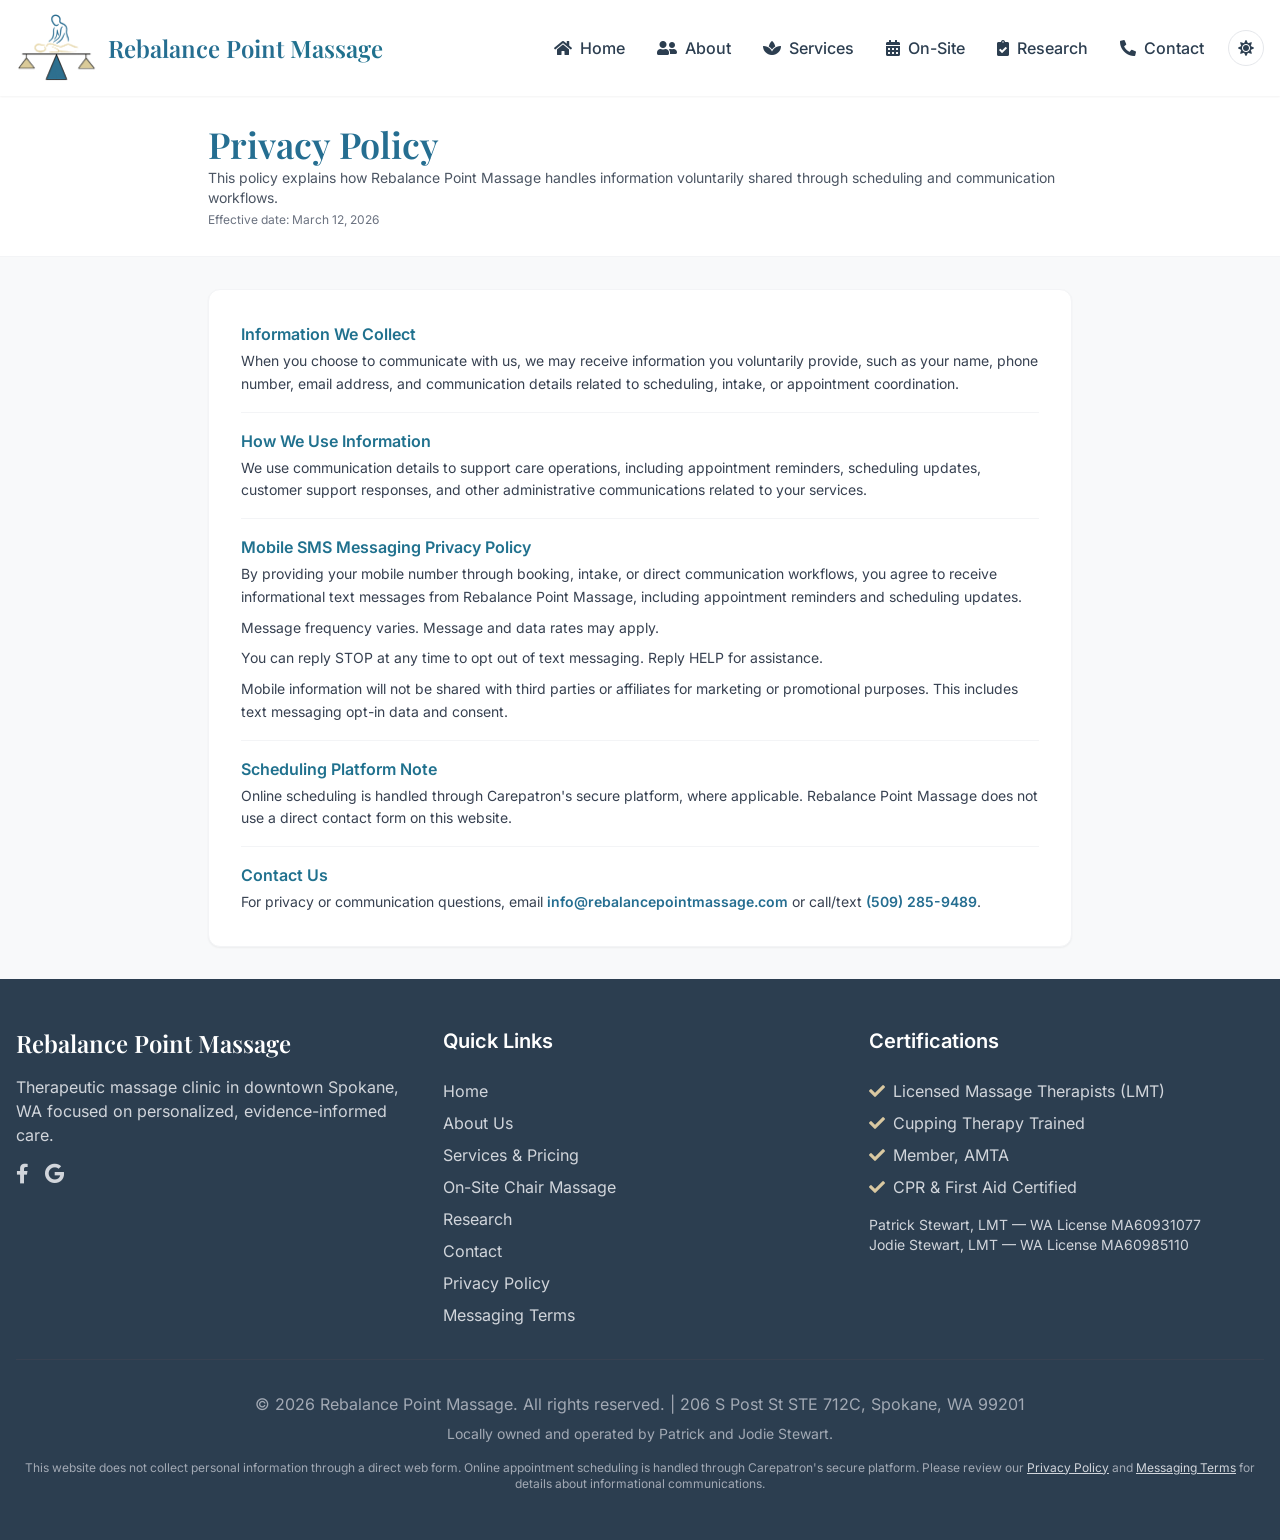
==== commit 82467eea: "new file:   css/theme.css 	new file:   images/massage-room-edit.png 	modified:   index.html 	new fil" ====
--- a/privacy.html
+++ b/privacy.html
@@ -3,6 +3,22 @@
 <head>
     <meta charset="UTF-8">
     <meta name="viewport" content="width=device-width, initial-scale=1.0">
+    <meta name="theme-color" content="#F8F9FA">
+    <script>
+        (function () {
+            try {
+                var pref = localStorage.getItem('rp-theme');
+                var resolved = (pref === 'light' || pref === 'dark')
+                    ? pref
+                    : (window.matchMedia('(prefers-color-scheme: dark)').matches ? 'dark' : 'light');
+                document.documentElement.setAttribute('data-theme', resolved);
+                var meta = document.querySelector('meta[name="theme-color"]');
+                if (meta) meta.setAttribute('content', resolved === 'dark' ? '#0B1220' : '#F8F9FA');
+            } catch (e) {
+                document.documentElement.setAttribute('data-theme', 'light');
+            }
+        })();
+    </script>
     <title>Privacy Policy | Rebalance Point Massage</title>
     <meta name="description" content="Review the Rebalance Point Massage privacy practices, including mobile SMS messaging privacy details and how appointment communication information is used.">
     <meta name="author" content="Rebalance Point Massage">
@@ -24,6 +40,7 @@
     <link rel="stylesheet" href="css/tailwind.css">
     <link rel="stylesheet" href="css/fontawesome.css">
     <link rel="stylesheet" href="css/fonts.css">
+    <link rel="stylesheet" href="css/theme.css">
     <style>
         @media (min-width: 768px) and (max-width: 1279px) {
             .site-desktop-nav { display: none; }
@@ -37,6 +54,7 @@
                 .site-mobile-nav { display: block !important; }
                 .site-mobile-menu-button { display: none !important; }
             }
+            .theme-toggle { display: none !important; }
         </style>
     </noscript>
 </head>
@@ -51,13 +69,39 @@
                     <a href="./index.html#home" class="text-2xl font-serif font-semibold text-primary">Rebalance Point <span class="text-secondary">Massage</span></a>
                 </div>
                 
-                <!-- Mobile menu button -->
-                <button id="mobile-menu-button" class="site-mobile-menu-button md:hidden text-primary text-xl" type="button" aria-label="Toggle navigation menu" aria-expanded="false" aria-controls="mobile-nav">
-                    <i class="fas fa-bars"></i>
-                </button>
-                
-                <!-- Desktop Navigation -->
-                <ul id="desktop-nav" class="site-desktop-nav hidden md:flex space-x-8">
+                <div class="flex items-center gap-2">
+                    <!-- Mobile menu button -->
+                    <button id="mobile-menu-button" class="site-mobile-menu-button md:hidden text-primary text-xl" type="button" aria-label="Toggle navigation menu" aria-expanded="false" aria-controls="mobile-nav">
+                        <i class="fas fa-bars"></i>
+                    </button>
+                    <div class="theme-toggle site-mobile-menu-button md:hidden" data-theme-toggle>
+                        <button type="button" id="theme-toggle-trigger-mobile" class="theme-toggle-trigger" data-theme-trigger aria-haspopup="menu" aria-expanded="false" aria-controls="theme-toggle-menu-mobile">
+                            <i class="fas fa-sun" data-theme-icon aria-hidden="true"></i>
+                            <span class="sr-only">Change color theme</span>
+                        </button>
+                        <div id="theme-toggle-menu-mobile" class="theme-toggle-menu" data-theme-menu role="menu" aria-label="Color theme" hidden>
+                            <button type="button" class="theme-toggle-option" role="menuitemradio" data-theme-option="light" aria-checked="false">
+                                <i class="fas fa-sun theme-toggle-option-icon" aria-hidden="true"></i>
+                                <span class="theme-toggle-option-label">Light</span>
+                                <i class="fas fa-check theme-toggle-option-check" aria-hidden="true"></i>
+                            </button>
+                            <button type="button" class="theme-toggle-option" role="menuitemradio" data-theme-option="dark" aria-checked="false">
+                                <i class="fas fa-moon theme-toggle-option-icon" aria-hidden="true"></i>
+                                <span class="theme-toggle-option-label">Dark</span>
+                                <i class="fas fa-check theme-toggle-option-check" aria-hidden="true"></i>
+                            </button>
+                            <button type="button" class="theme-toggle-option" role="menuitemradio" data-theme-option="system" aria-checked="false">
+                                <i class="fas fa-desktop theme-toggle-option-icon" aria-hidden="true"></i>
+                                <span class="theme-toggle-option-label">System</span>
+                                <i class="fas fa-check theme-toggle-option-check" aria-hidden="true"></i>
+                            </button>
+                        </div>
+                    </div>
+                </div>
+
+                <div class="flex items-center gap-6">
+                    <!-- Desktop Navigation -->
+                    <ul id="desktop-nav" class="site-desktop-nav hidden md:flex space-x-8">
                     <li><a href="./index.html#home" class="text-dark hover:text-primary font-medium transition duration-300"><i class="fas fa-home mr-2" aria-hidden="true"></i>Home</a></li>
                     <li><a href="./index.html#about" class="text-dark hover:text-primary font-medium transition duration-300"><i class="fas fa-user-friends mr-2" aria-hidden="true"></i>About</a></li>
                     <li><a href="./index.html#services" class="text-dark hover:text-primary font-medium transition duration-300"><i class="fas fa-spa mr-2" aria-hidden="true"></i>Services</a></li>
@@ -65,6 +109,30 @@
                     <li><a href="./index.html#research" class="text-dark hover:text-primary font-medium transition duration-300"><i class="fas fa-clipboard-check mr-2" aria-hidden="true"></i>Research</a></li>
                     <li><a href="./index.html#contact" class="text-dark hover:text-primary font-medium transition duration-300"><i class="fas fa-phone-alt mr-2" aria-hidden="true"></i>Contact</a></li>
                 </ul>
+                    <div class="theme-toggle site-desktop-nav hidden md:flex items-center" data-theme-toggle>
+                        <button type="button" id="theme-toggle-trigger-desktop" class="theme-toggle-trigger" data-theme-trigger aria-haspopup="menu" aria-expanded="false" aria-controls="theme-toggle-menu-desktop">
+                            <i class="fas fa-sun" data-theme-icon aria-hidden="true"></i>
+                            <span class="sr-only">Change color theme</span>
+                        </button>
+                        <div id="theme-toggle-menu-desktop" class="theme-toggle-menu" data-theme-menu role="menu" aria-label="Color theme" hidden>
+                            <button type="button" class="theme-toggle-option" role="menuitemradio" data-theme-option="light" aria-checked="false">
+                                <i class="fas fa-sun theme-toggle-option-icon" aria-hidden="true"></i>
+                                <span class="theme-toggle-option-label">Light</span>
+                                <i class="fas fa-check theme-toggle-option-check" aria-hidden="true"></i>
+                            </button>
+                            <button type="button" class="theme-toggle-option" role="menuitemradio" data-theme-option="dark" aria-checked="false">
+                                <i class="fas fa-moon theme-toggle-option-icon" aria-hidden="true"></i>
+                                <span class="theme-toggle-option-label">Dark</span>
+                                <i class="fas fa-check theme-toggle-option-check" aria-hidden="true"></i>
+                            </button>
+                            <button type="button" class="theme-toggle-option" role="menuitemradio" data-theme-option="system" aria-checked="false">
+                                <i class="fas fa-desktop theme-toggle-option-icon" aria-hidden="true"></i>
+                                <span class="theme-toggle-option-label">System</span>
+                                <i class="fas fa-check theme-toggle-option-check" aria-hidden="true"></i>
+                            </button>
+                        </div>
+                    </div>
+                </div>
             </nav>
             
             <!-- Mobile Navigation -->
@@ -138,6 +206,7 @@
                 
                 <div>
                     <h4 class="text-xl font-semibold text-white mb-6">Quick Links</h4>
+                    <nav aria-label="Footer navigation">
                     <ul id="footer-links" class="space-y-2">
                         <li><a href="./index.html#home" class="text-gray-300 hover:text-accent transition duration-300">Home</a></li>
                         <li><a href="./index.html#about" class="text-gray-300 hover:text-accent transition duration-300">About Us</a></li>
@@ -148,6 +217,7 @@
                         <li><a href="./privacy.html" class="text-gray-300 hover:text-accent transition duration-300">Privacy Policy</a></li>
                         <li><a href="./terms.html" class="text-gray-300 hover:text-accent transition duration-300">Messaging Terms</a></li>
                     </ul>
+                    </nav>
                 </div>
                 
                 <div>
@@ -191,5 +261,6 @@
             });
         });
     </script>
+    <script src="js/theme.js" defer></script>
 </body>
 </html>
--- a/css/theme.css
+++ b/css/theme.css
@@ -0,0 +1,141 @@
+/* Semantic theme tokens + dark mode overrides for Rebalance Point Massage.
+   Light values match the existing shipped design; dark values are new. */
+:root {
+    --rp-bg: #F8F9FA;
+    --rp-surface: #FFFFFF;
+    --rp-surface-alt: #F9FAFB;
+    --rp-border-soft: #F3F4F6;
+    --rp-border: #E5E7EB;
+    --rp-text-heading: #2C3E50;
+    --rp-text-body: #374151;
+    --rp-text-muted: #4B5563;
+    --rp-text-faint: #6B7280;
+    --rp-primary: #256E91;
+    --rp-secondary: #20718E;
+    --rp-accent: #D9C8A1;
+    --rp-focus-ring: #256E91;
+    color-scheme: light;
+}
+
+:root[data-theme="dark"] {
+    --rp-bg: #0B1220;
+    --rp-surface: #141D2E;
+    --rp-surface-alt: #1B2740;
+    --rp-border-soft: #22304A;
+    --rp-border: #2B3B57;
+    --rp-text-heading: #F3EFE6;
+    --rp-text-body: #C7D0DE;
+    --rp-text-muted: #9AA7BA;
+    --rp-text-faint: #8792A6;
+    --rp-primary: #6FB7D9;
+    --rp-secondary: #56C2C2;
+    --rp-accent: #D9C8A1;
+    --rp-focus-ring: #6FB7D9;
+    color-scheme: dark;
+}
+
+/* Base surfaces */
+[data-theme="dark"] body { background-color: var(--rp-bg); color: var(--rp-text-heading); }
+[data-theme="dark"] .bg-white { background-color: var(--rp-surface); }
+[data-theme="dark"] .bg-light { background-color: var(--rp-bg); }
+[data-theme="dark"] .bg-gray-50 { background-color: var(--rp-surface-alt); }
+
+/* Hero banner keeps its brand gradient + a light "Book Appointment" chip in both themes */
+[data-theme="dark"] .hero-gradient .bg-white { background-color: #FFFFFF; }
+[data-theme="dark"] .hero-gradient .text-primary { color: #256E91; }
+
+/* Text */
+[data-theme="dark"] .text-primary { color: var(--rp-primary); }
+[data-theme="dark"] .text-secondary { color: var(--rp-secondary); }
+[data-theme="dark"] .text-gray-700 { color: var(--rp-text-body); }
+[data-theme="dark"] .text-gray-600 { color: var(--rp-text-muted); }
+[data-theme="dark"] .text-gray-500,
+[data-theme="dark"] .text-gray-400 { color: var(--rp-text-faint); }
+/* .text-dark on solid accent/gold badges must stay dark for contrast; only these
+   nav links + headings sit on a neutral surface and need to flip with the theme. */
+[data-theme="dark"] #contact h5.text-dark { color: var(--rp-text-heading); }
+[data-theme="dark"] #desktop-nav a.text-dark { color: var(--rp-text-heading); }
+
+/* Borders */
+[data-theme="dark"] .border-gray-100 { border-color: var(--rp-border-soft); }
+[data-theme="dark"] .border-gray-200 { border-color: var(--rp-border); }
+[data-theme="dark"] .divide-gray-100 > :not([hidden]) ~ :not([hidden]) { border-color: var(--rp-border-soft); }
+[data-theme="dark"] #mobile-nav { border-top-color: var(--rp-border); }
+
+/* ---------- Theme toggle control ---------- */
+.theme-toggle { position: relative; }
+
+.theme-toggle-trigger {
+    display: inline-flex;
+    align-items: center;
+    justify-content: center;
+    gap: 0.4rem;
+    width: 2.25rem;
+    height: 2.25rem;
+    border-radius: 9999px;
+    border: 1px solid var(--rp-border);
+    background: transparent;
+    color: var(--rp-text-heading);
+    cursor: pointer;
+}
+
+[data-theme="dark"] .theme-toggle-trigger { color: var(--rp-text-heading); }
+
+.theme-toggle-trigger:hover { background-color: rgba(37, 110, 145, 0.08); }
+[data-theme="dark"] .theme-toggle-trigger:hover { background-color: rgba(111, 183, 217, 0.12); }
+
+.theme-toggle-trigger:focus-visible,
+.theme-toggle-option:focus-visible {
+    outline: 2px solid var(--rp-focus-ring);
+    outline-offset: 2px;
+}
+
+.theme-toggle-menu {
+    position: absolute;
+    top: calc(100% + 0.5rem);
+    right: 0;
+    min-width: 10rem;
+    padding: 0.35rem;
+    border-radius: 0.75rem;
+    border: 1px solid var(--rp-border);
+    background-color: var(--rp-surface);
+    box-shadow: 0 10px 25px rgba(0, 0, 0, 0.15);
+    z-index: 60;
+}
+
+.theme-toggle-menu[hidden] { display: none; }
+
+.theme-toggle-option {
+    display: flex;
+    align-items: center;
+    gap: 0.6rem;
+    width: 100%;
+    padding: 0.5rem 0.6rem;
+    border: 0;
+    border-radius: 0.5rem;
+    background: transparent;
+    color: var(--rp-text-body);
+    font-size: 0.875rem;
+    font-weight: 500;
+    text-align: left;
+    cursor: pointer;
+}
+
+.theme-toggle-option:hover { background-color: rgba(37, 110, 145, 0.08); }
+[data-theme="dark"] .theme-toggle-option:hover { background-color: rgba(111, 183, 217, 0.12); }
+
+.theme-toggle-option[aria-checked="true"] { color: var(--rp-primary); font-weight: 600; }
+
+.theme-toggle-option-icon { width: 1.1rem; text-align: center; flex-shrink: 0; }
+.theme-toggle-option-label { flex: 1; }
+.theme-toggle-option-check { flex-shrink: 0; visibility: hidden; }
+.theme-toggle-option[aria-checked="true"] .theme-toggle-option-check { visibility: visible; }
+
+@media (prefers-reduced-motion: reduce) {
+    .theme-toggle-trigger,
+    .theme-toggle-option,
+    .theme-toggle-menu {
+        transition: none !important;
+        animation: none !important;
+    }
+}
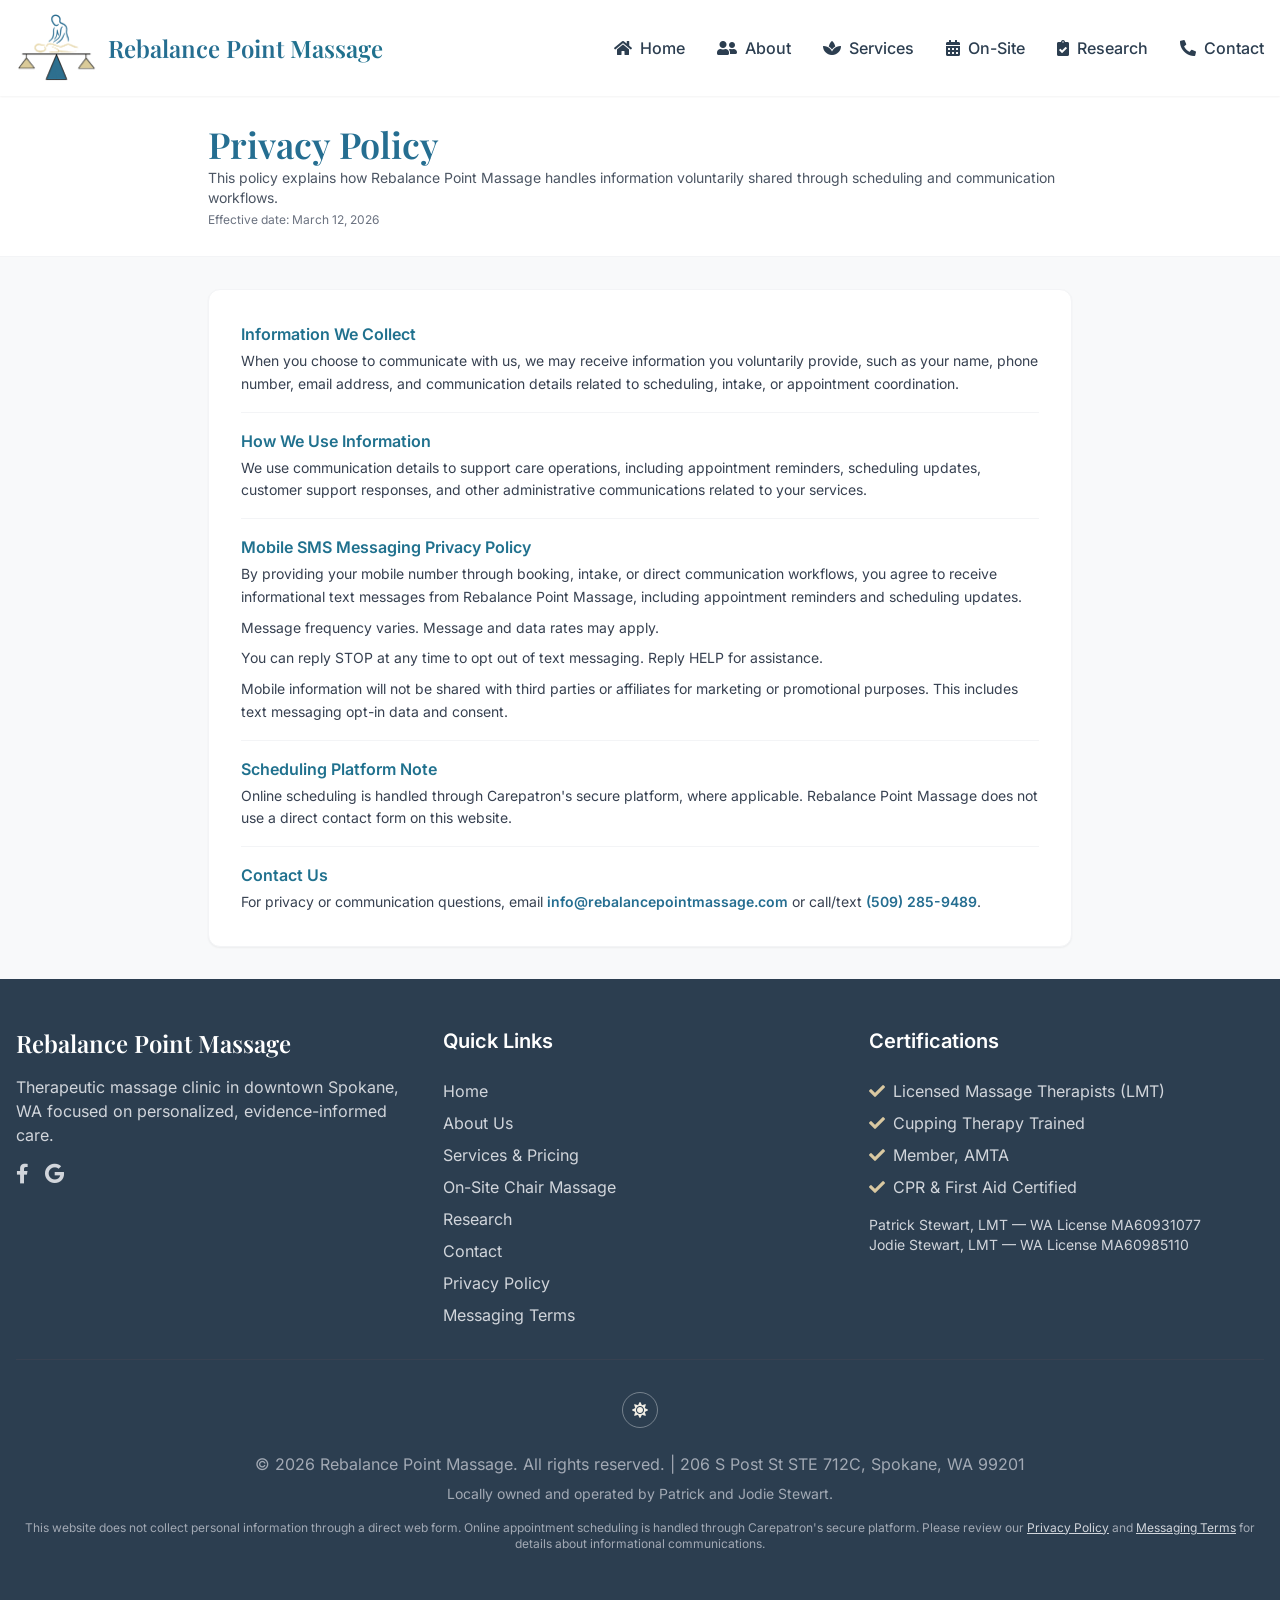
==== commit 620c6b1b: "modified:   css/theme.css 	modified:   index.html 	modified:   privacy.html 	modified:   terms.html" ====
--- a/privacy.html
+++ b/privacy.html
@@ -74,12 +74,126 @@
                     <button id="mobile-menu-button" class="site-mobile-menu-button md:hidden text-primary text-xl" type="button" aria-label="Toggle navigation menu" aria-expanded="false" aria-controls="mobile-nav">
                         <i class="fas fa-bars"></i>
                     </button>
-                    <div class="theme-toggle site-mobile-menu-button md:hidden" data-theme-toggle>
-                        <button type="button" id="theme-toggle-trigger-mobile" class="theme-toggle-trigger" data-theme-trigger aria-haspopup="menu" aria-expanded="false" aria-controls="theme-toggle-menu-mobile">
+                </div>
+
+                <div class="flex items-center gap-6">
+                    <!-- Desktop Navigation -->
+                    <ul id="desktop-nav" class="site-desktop-nav hidden md:flex space-x-8">
+                    <li><a href="./index.html#home" class="text-dark hover:text-primary font-medium transition duration-300"><i class="fas fa-home mr-2" aria-hidden="true"></i>Home</a></li>
+                    <li><a href="./index.html#about" class="text-dark hover:text-primary font-medium transition duration-300"><i class="fas fa-user-friends mr-2" aria-hidden="true"></i>About</a></li>
+                    <li><a href="./index.html#services" class="text-dark hover:text-primary font-medium transition duration-300"><i class="fas fa-spa mr-2" aria-hidden="true"></i>Services</a></li>
+                    <li><a href="./index.html#On-Site" class="text-dark hover:text-primary font-medium transition duration-300"><i class="fas fa-calendar-alt mr-2" aria-hidden="true"></i>On-Site</a></li>
+                    <li><a href="./index.html#research" class="text-dark hover:text-primary font-medium transition duration-300"><i class="fas fa-clipboard-check mr-2" aria-hidden="true"></i>Research</a></li>
+                    <li><a href="./index.html#contact" class="text-dark hover:text-primary font-medium transition duration-300"><i class="fas fa-phone-alt mr-2" aria-hidden="true"></i>Contact</a></li>
+                </ul>
+                </div>
+            </nav>
+            
+            <!-- Mobile Navigation -->
+            <nav id="mobile-nav" class="site-mobile-nav hidden md:hidden bg-white border-t py-4" aria-label="Mobile navigation">
+                <ul id="mobile-nav-list" class="space-y-3">
+                    <li><a href="./index.html#home" class="block py-3 px-4 text-lg hover:bg-primary hover:bg-opacity-10 hover:text-primary rounded-lg transition duration-300"><i class="fas fa-home mr-2" aria-hidden="true"></i>Home</a></li>
+                    <li><a href="./index.html#about" class="block py-3 px-4 text-lg hover:bg-primary hover:bg-opacity-10 hover:text-primary rounded-lg transition duration-300"><i class="fas fa-user-friends mr-2" aria-hidden="true"></i>About</a></li>
+                    <li><a href="./index.html#services" class="block py-3 px-4 text-lg hover:bg-primary hover:bg-opacity-10 hover:text-primary rounded-lg transition duration-300"><i class="fas fa-spa mr-2" aria-hidden="true"></i>Services</a></li>
+                    <li><a href="./index.html#On-Site" class="block py-3 px-4 text-lg hover:bg-primary hover:bg-opacity-10 hover:text-primary rounded-lg transition duration-300"><i class="fas fa-calendar-alt mr-2" aria-hidden="true"></i>On-Site</a></li>
+                    <li><a href="./index.html#research" class="block py-3 px-4 text-lg hover:bg-primary hover:bg-opacity-10 hover:text-primary rounded-lg transition duration-300"><i class="fas fa-clipboard-check mr-2" aria-hidden="true"></i>Research</a></li>
+                    <li><a href="./index.html#contact" class="block py-3 px-4 text-lg hover:bg-primary hover:bg-opacity-10 hover:text-primary rounded-lg transition duration-300"><i class="fas fa-phone-alt mr-2" aria-hidden="true"></i>Contact</a></li>
+                </ul>
+            </nav>
+        </div>
+    </header>
+
+    <main>
+        <section class="bg-white py-5 md:py-7 border-b border-gray-100">
+            <div class="container mx-auto px-4 max-w-4xl">
+                <h1 class="text-3xl md:text-4xl font-serif font-semibold text-primary mb-1">Privacy Policy</h1>
+                <p class="text-gray-600 text-sm">This policy explains how Rebalance Point Massage handles information voluntarily shared through scheduling and communication workflows.</p>
+                <p class="text-xs text-gray-500 mt-1">Effective date: March 12, 2026</p>
+            </div>
+        </section>
+
+        <section class="py-6 md:py-8">
+            <div class="container mx-auto px-4 max-w-4xl">
+                <article class="bg-white rounded-xl border border-gray-100 shadow-sm p-6 md:p-8 divide-y divide-gray-100">
+                    <div class="pb-4">
+                        <h2 class="text-base font-semibold text-secondary mb-1">Information We Collect</h2>
+                        <p class="text-gray-700 leading-relaxed text-sm">When you choose to communicate with us, we may receive information you voluntarily provide, such as your name, phone number, email address, and communication details related to scheduling, intake, or appointment coordination.</p>
+                    </div>
+                    <div class="py-4">
+                        <h2 class="text-base font-semibold text-secondary mb-1">How We Use Information</h2>
+                        <p class="text-gray-700 leading-relaxed text-sm">We use communication details to support care operations, including appointment reminders, scheduling updates, customer support responses, and other administrative communications related to your services.</p>
+                    </div>
+                    <div class="py-4">
+                        <h2 class="text-base font-semibold text-secondary mb-1">Mobile SMS Messaging Privacy Policy</h2>
+                        <div class="space-y-2 text-gray-700 leading-relaxed text-sm">
+                            <p>By providing your mobile number through booking, intake, or direct communication workflows, you agree to receive informational text messages from Rebalance Point Massage, including appointment reminders and scheduling updates.</p>
+                            <p>Message frequency varies. Message and data rates may apply.</p>
+                            <p>You can reply STOP at any time to opt out of text messaging. Reply HELP for assistance.</p>
+                            <p>Mobile information will not be shared with third parties or affiliates for marketing or promotional purposes. This includes text messaging opt-in data and consent.</p>
+                        </div>
+                    </div>
+                    <div class="py-4">
+                        <h2 class="text-base font-semibold text-secondary mb-1">Scheduling Platform Note</h2>
+                        <p class="text-gray-700 leading-relaxed text-sm">Online scheduling is handled through Carepatron's secure platform, where applicable. Rebalance Point Massage does not use a direct contact form on this website.</p>
+                    </div>
+                    <div class="pt-4">
+                        <h2 class="text-base font-semibold text-secondary mb-1">Contact Us</h2>
+                        <p class="text-gray-700 leading-relaxed text-sm">For privacy or communication questions, email <a href="mailto:info@rebalancepointmassage.com" class="text-primary font-semibold hover:underline">info@rebalancepointmassage.com</a> or call/text <a href="tel:5092859489" class="text-primary font-semibold hover:underline">(509) 285-9489</a>.</p>
+                    </div>
+                </article>
+            </div>
+        </section>
+    </main>
+
+    <footer class="bg-dark text-white py-12">
+        <div class="container mx-auto px-4">
+            <div class="grid md:grid-cols-3 gap-8 mb-8">
+                <div>
+                    <h3 class="text-2xl font-serif font-semibold text-white mb-4">Rebalance Point Massage</h3>
+                    <p class="text-gray-300 mb-4">Therapeutic massage clinic in downtown Spokane, WA focused on personalized, evidence-informed care.</p>
+                    <div class="flex space-x-4">
+                        <a href="https://www.facebook.com/rebalancepointmassage" target="_blank" rel="noopener noreferrer" aria-label="Facebook" class="text-gray-300 hover:text-accent transition duration-300"><i class="fab fa-facebook-f text-xl"></i></a>
+                        <!-- <a href="#" class="text-gray-300 hover:text-accent transition duration-300"><i class="fab fa-instagram text-xl"></i></a> -->
+                        <a href="https://share.google/DWDWPV4DUFRZWSyEN" target="_blank" rel="noopener noreferrer" aria-label="Google Business Profile" class="text-gray-300 hover:text-accent transition duration-300"><i class="fab fa-google text-xl"></i></a>
+                    </div>
+                </div>
+                
+                <div>
+                    <h4 class="text-xl font-semibold text-white mb-6">Quick Links</h4>
+                    <nav aria-label="Footer navigation">
+                    <ul id="footer-links" class="space-y-2">
+                        <li><a href="./index.html#home" class="text-gray-300 hover:text-accent transition duration-300">Home</a></li>
+                        <li><a href="./index.html#about" class="text-gray-300 hover:text-accent transition duration-300">About Us</a></li>
+                        <li><a href="./index.html#services" class="text-gray-300 hover:text-accent transition duration-300">Services &amp; Pricing</a></li>
+                        <li><a href="./index.html#On-Site" class="text-gray-300 hover:text-accent transition duration-300">On-Site Chair Massage</a></li>
+                        <li><a href="./index.html#research" class="text-gray-300 hover:text-accent transition duration-300">Research</a></li>
+                        <li><a href="./index.html#contact" class="text-gray-300 hover:text-accent transition duration-300">Contact</a></li>
+                        <li><a href="./privacy.html" class="text-gray-300 hover:text-accent transition duration-300">Privacy Policy</a></li>
+                        <li><a href="./terms.html" class="text-gray-300 hover:text-accent transition duration-300">Messaging Terms</a></li>
+                    </ul>
+                    </nav>
+                </div>
+                
+                <div>
+                    <h4 class="text-xl font-semibold text-white mb-6">Certifications</h4>
+                    <ul class="space-y-2 text-gray-300">
+                        <li class="flex items-center"><i class="fas fa-check text-accent mr-2"></i> Licensed Massage Therapists (LMT)</li>
+                        <li class="flex items-center"><i class="fas fa-check text-accent mr-2"></i> Cupping Therapy Trained</li>
+                        <li class="flex items-center"><i class="fas fa-check text-accent mr-2"></i> Member, AMTA</li>
+                        <li class="flex items-center"><i class="fas fa-check text-accent mr-2"></i> CPR & First Aid Certified</li>
+                    </ul>
+                    <p class="text-gray-300 text-sm mt-4">Patrick Stewart, LMT — WA License MA60931077<br>Jodie Stewart, LMT — WA License MA60985110</p>
+                </div>
+            </div>
+            
+            <div class="pt-8 border-t border-gray-700 text-center" style="color:#a2a9b4;">
+                <div class="flex justify-center mb-6">
+                    <div class="theme-toggle theme-toggle--footer" data-theme-toggle>
+                        <button type="button" id="theme-toggle-trigger-footer" class="theme-toggle-trigger" data-theme-trigger aria-haspopup="menu" aria-expanded="false" aria-controls="theme-toggle-menu-footer">
                             <i class="fas fa-sun" data-theme-icon aria-hidden="true"></i>
                             <span class="sr-only">Change color theme</span>
                         </button>
-                        <div id="theme-toggle-menu-mobile" class="theme-toggle-menu" data-theme-menu role="menu" aria-label="Color theme" hidden>
+                        <div id="theme-toggle-menu-footer" class="theme-toggle-menu" data-theme-menu role="menu" aria-label="Color theme" hidden>
                             <button type="button" class="theme-toggle-option" role="menuitemradio" data-theme-option="light" aria-checked="false">
                                 <i class="fas fa-sun theme-toggle-option-icon" aria-hidden="true"></i>
                                 <span class="theme-toggle-option-label">Light</span>
@@ -98,141 +212,6 @@
                         </div>
                     </div>
                 </div>
-
-                <div class="flex items-center gap-6">
-                    <!-- Desktop Navigation -->
-                    <ul id="desktop-nav" class="site-desktop-nav hidden md:flex space-x-8">
-                    <li><a href="./index.html#home" class="text-dark hover:text-primary font-medium transition duration-300"><i class="fas fa-home mr-2" aria-hidden="true"></i>Home</a></li>
-                    <li><a href="./index.html#about" class="text-dark hover:text-primary font-medium transition duration-300"><i class="fas fa-user-friends mr-2" aria-hidden="true"></i>About</a></li>
-                    <li><a href="./index.html#services" class="text-dark hover:text-primary font-medium transition duration-300"><i class="fas fa-spa mr-2" aria-hidden="true"></i>Services</a></li>
-                    <li><a href="./index.html#On-Site" class="text-dark hover:text-primary font-medium transition duration-300"><i class="fas fa-calendar-alt mr-2" aria-hidden="true"></i>On-Site</a></li>
-                    <li><a href="./index.html#research" class="text-dark hover:text-primary font-medium transition duration-300"><i class="fas fa-clipboard-check mr-2" aria-hidden="true"></i>Research</a></li>
-                    <li><a href="./index.html#contact" class="text-dark hover:text-primary font-medium transition duration-300"><i class="fas fa-phone-alt mr-2" aria-hidden="true"></i>Contact</a></li>
-                </ul>
-                    <div class="theme-toggle site-desktop-nav hidden md:flex items-center" data-theme-toggle>
-                        <button type="button" id="theme-toggle-trigger-desktop" class="theme-toggle-trigger" data-theme-trigger aria-haspopup="menu" aria-expanded="false" aria-controls="theme-toggle-menu-desktop">
-                            <i class="fas fa-sun" data-theme-icon aria-hidden="true"></i>
-                            <span class="sr-only">Change color theme</span>
-                        </button>
-                        <div id="theme-toggle-menu-desktop" class="theme-toggle-menu" data-theme-menu role="menu" aria-label="Color theme" hidden>
-                            <button type="button" class="theme-toggle-option" role="menuitemradio" data-theme-option="light" aria-checked="false">
-                                <i class="fas fa-sun theme-toggle-option-icon" aria-hidden="true"></i>
-                                <span class="theme-toggle-option-label">Light</span>
-                                <i class="fas fa-check theme-toggle-option-check" aria-hidden="true"></i>
-                            </button>
-                            <button type="button" class="theme-toggle-option" role="menuitemradio" data-theme-option="dark" aria-checked="false">
-                                <i class="fas fa-moon theme-toggle-option-icon" aria-hidden="true"></i>
-                                <span class="theme-toggle-option-label">Dark</span>
-                                <i class="fas fa-check theme-toggle-option-check" aria-hidden="true"></i>
-                            </button>
-                            <button type="button" class="theme-toggle-option" role="menuitemradio" data-theme-option="system" aria-checked="false">
-                                <i class="fas fa-desktop theme-toggle-option-icon" aria-hidden="true"></i>
-                                <span class="theme-toggle-option-label">System</span>
-                                <i class="fas fa-check theme-toggle-option-check" aria-hidden="true"></i>
-                            </button>
-                        </div>
-                    </div>
-                </div>
-            </nav>
-            
-            <!-- Mobile Navigation -->
-            <nav id="mobile-nav" class="site-mobile-nav hidden md:hidden bg-white border-t py-4" aria-label="Mobile navigation">
-                <ul id="mobile-nav-list" class="space-y-3">
-                    <li><a href="./index.html#home" class="block py-3 px-4 text-lg hover:bg-primary hover:bg-opacity-10 hover:text-primary rounded-lg transition duration-300"><i class="fas fa-home mr-2" aria-hidden="true"></i>Home</a></li>
-                    <li><a href="./index.html#about" class="block py-3 px-4 text-lg hover:bg-primary hover:bg-opacity-10 hover:text-primary rounded-lg transition duration-300"><i class="fas fa-user-friends mr-2" aria-hidden="true"></i>About</a></li>
-                    <li><a href="./index.html#services" class="block py-3 px-4 text-lg hover:bg-primary hover:bg-opacity-10 hover:text-primary rounded-lg transition duration-300"><i class="fas fa-spa mr-2" aria-hidden="true"></i>Services</a></li>
-                    <li><a href="./index.html#On-Site" class="block py-3 px-4 text-lg hover:bg-primary hover:bg-opacity-10 hover:text-primary rounded-lg transition duration-300"><i class="fas fa-calendar-alt mr-2" aria-hidden="true"></i>On-Site</a></li>
-                    <li><a href="./index.html#research" class="block py-3 px-4 text-lg hover:bg-primary hover:bg-opacity-10 hover:text-primary rounded-lg transition duration-300"><i class="fas fa-clipboard-check mr-2" aria-hidden="true"></i>Research</a></li>
-                    <li><a href="./index.html#contact" class="block py-3 px-4 text-lg hover:bg-primary hover:bg-opacity-10 hover:text-primary rounded-lg transition duration-300"><i class="fas fa-phone-alt mr-2" aria-hidden="true"></i>Contact</a></li>
-                </ul>
-            </nav>
-        </div>
-    </header>
-
-    <main>
-        <section class="bg-white py-5 md:py-7 border-b border-gray-100">
-            <div class="container mx-auto px-4 max-w-4xl">
-                <h1 class="text-3xl md:text-4xl font-serif font-semibold text-primary mb-1">Privacy Policy</h1>
-                <p class="text-gray-600 text-sm">This policy explains how Rebalance Point Massage handles information voluntarily shared through scheduling and communication workflows.</p>
-                <p class="text-xs text-gray-500 mt-1">Effective date: March 12, 2026</p>
-            </div>
-        </section>
-
-        <section class="py-6 md:py-8">
-            <div class="container mx-auto px-4 max-w-4xl">
-                <article class="bg-white rounded-xl border border-gray-100 shadow-sm p-6 md:p-8 divide-y divide-gray-100">
-                    <div class="pb-4">
-                        <h2 class="text-base font-semibold text-secondary mb-1">Information We Collect</h2>
-                        <p class="text-gray-700 leading-relaxed text-sm">When you choose to communicate with us, we may receive information you voluntarily provide, such as your name, phone number, email address, and communication details related to scheduling, intake, or appointment coordination.</p>
-                    </div>
-                    <div class="py-4">
-                        <h2 class="text-base font-semibold text-secondary mb-1">How We Use Information</h2>
-                        <p class="text-gray-700 leading-relaxed text-sm">We use communication details to support care operations, including appointment reminders, scheduling updates, customer support responses, and other administrative communications related to your services.</p>
-                    </div>
-                    <div class="py-4">
-                        <h2 class="text-base font-semibold text-secondary mb-1">Mobile SMS Messaging Privacy Policy</h2>
-                        <div class="space-y-2 text-gray-700 leading-relaxed text-sm">
-                            <p>By providing your mobile number through booking, intake, or direct communication workflows, you agree to receive informational text messages from Rebalance Point Massage, including appointment reminders and scheduling updates.</p>
-                            <p>Message frequency varies. Message and data rates may apply.</p>
-                            <p>You can reply STOP at any time to opt out of text messaging. Reply HELP for assistance.</p>
-                            <p>Mobile information will not be shared with third parties or affiliates for marketing or promotional purposes. This includes text messaging opt-in data and consent.</p>
-                        </div>
-                    </div>
-                    <div class="py-4">
-                        <h2 class="text-base font-semibold text-secondary mb-1">Scheduling Platform Note</h2>
-                        <p class="text-gray-700 leading-relaxed text-sm">Online scheduling is handled through Carepatron's secure platform, where applicable. Rebalance Point Massage does not use a direct contact form on this website.</p>
-                    </div>
-                    <div class="pt-4">
-                        <h2 class="text-base font-semibold text-secondary mb-1">Contact Us</h2>
-                        <p class="text-gray-700 leading-relaxed text-sm">For privacy or communication questions, email <a href="mailto:info@rebalancepointmassage.com" class="text-primary font-semibold hover:underline">info@rebalancepointmassage.com</a> or call/text <a href="tel:5092859489" class="text-primary font-semibold hover:underline">(509) 285-9489</a>.</p>
-                    </div>
-                </article>
-            </div>
-        </section>
-    </main>
-
-    <footer class="bg-dark text-white py-12">
-        <div class="container mx-auto px-4">
-            <div class="grid md:grid-cols-3 gap-8 mb-8">
-                <div>
-                    <h3 class="text-2xl font-serif font-semibold text-white mb-4">Rebalance Point Massage</h3>
-                    <p class="text-gray-300 mb-4">Therapeutic massage clinic in downtown Spokane, WA focused on personalized, evidence-informed care.</p>
-                    <div class="flex space-x-4">
-                        <a href="https://www.facebook.com/rebalancepointmassage" target="_blank" rel="noopener noreferrer" aria-label="Facebook" class="text-gray-300 hover:text-accent transition duration-300"><i class="fab fa-facebook-f text-xl"></i></a>
-                        <!-- <a href="#" class="text-gray-300 hover:text-accent transition duration-300"><i class="fab fa-instagram text-xl"></i></a> -->
-                        <a href="https://share.google/DWDWPV4DUFRZWSyEN" target="_blank" rel="noopener noreferrer" aria-label="Google Business Profile" class="text-gray-300 hover:text-accent transition duration-300"><i class="fab fa-google text-xl"></i></a>
-                    </div>
-                </div>
-                
-                <div>
-                    <h4 class="text-xl font-semibold text-white mb-6">Quick Links</h4>
-                    <nav aria-label="Footer navigation">
-                    <ul id="footer-links" class="space-y-2">
-                        <li><a href="./index.html#home" class="text-gray-300 hover:text-accent transition duration-300">Home</a></li>
-                        <li><a href="./index.html#about" class="text-gray-300 hover:text-accent transition duration-300">About Us</a></li>
-                        <li><a href="./index.html#services" class="text-gray-300 hover:text-accent transition duration-300">Services &amp; Pricing</a></li>
-                        <li><a href="./index.html#On-Site" class="text-gray-300 hover:text-accent transition duration-300">On-Site Chair Massage</a></li>
-                        <li><a href="./index.html#research" class="text-gray-300 hover:text-accent transition duration-300">Research</a></li>
-                        <li><a href="./index.html#contact" class="text-gray-300 hover:text-accent transition duration-300">Contact</a></li>
-                        <li><a href="./privacy.html" class="text-gray-300 hover:text-accent transition duration-300">Privacy Policy</a></li>
-                        <li><a href="./terms.html" class="text-gray-300 hover:text-accent transition duration-300">Messaging Terms</a></li>
-                    </ul>
-                    </nav>
-                </div>
-                
-                <div>
-                    <h4 class="text-xl font-semibold text-white mb-6">Certifications</h4>
-                    <ul class="space-y-2 text-gray-300">
-                        <li class="flex items-center"><i class="fas fa-check text-accent mr-2"></i> Licensed Massage Therapists (LMT)</li>
-                        <li class="flex items-center"><i class="fas fa-check text-accent mr-2"></i> Cupping Therapy Trained</li>
-                        <li class="flex items-center"><i class="fas fa-check text-accent mr-2"></i> Member, AMTA</li>
-                        <li class="flex items-center"><i class="fas fa-check text-accent mr-2"></i> CPR & First Aid Certified</li>
-                    </ul>
-                    <p class="text-gray-300 text-sm mt-4">Patrick Stewart, LMT — WA License MA60931077<br>Jodie Stewart, LMT — WA License MA60985110</p>
-                </div>
-            </div>
-            
-            <div class="pt-8 border-t border-gray-700 text-center" style="color:#a2a9b4;">
                 <p>&copy; <span id="current-year">2026</span> Rebalance Point Massage. All rights reserved. | 206 S Post St STE 712C, Spokane, WA 99201</p>
                 <p class="mt-2 text-sm">Locally owned and operated by Patrick and Jodie Stewart.</p>
                 <p class="mt-4 text-xs">This website does not collect personal information through a direct web form. Online appointment scheduling is handled through Carepatron's secure platform. Please review our <a href="./privacy.html" class="text-gray-300 hover:text-accent underline">Privacy Policy</a> and <a href="./terms.html" class="text-gray-300 hover:text-accent underline">Messaging Terms</a> for details about informational communications.</p>
--- a/css/theme.css
+++ b/css/theme.css
@@ -84,6 +84,10 @@
 .theme-toggle-trigger:hover { background-color: rgba(37, 110, 145, 0.08); }
 [data-theme="dark"] .theme-toggle-trigger:hover { background-color: rgba(111, 183, 217, 0.12); }
 
+/* Footer sits on a fixed dark surface regardless of theme, so its trigger needs its own contrast */
+.theme-toggle--footer .theme-toggle-trigger { color: #F3EFE6; border-color: rgba(255, 255, 255, 0.35); }
+.theme-toggle--footer .theme-toggle-trigger:hover { background-color: rgba(255, 255, 255, 0.12); }
+
 .theme-toggle-trigger:focus-visible,
 .theme-toggle-option:focus-visible {
     outline: 2px solid var(--rp-focus-ring);
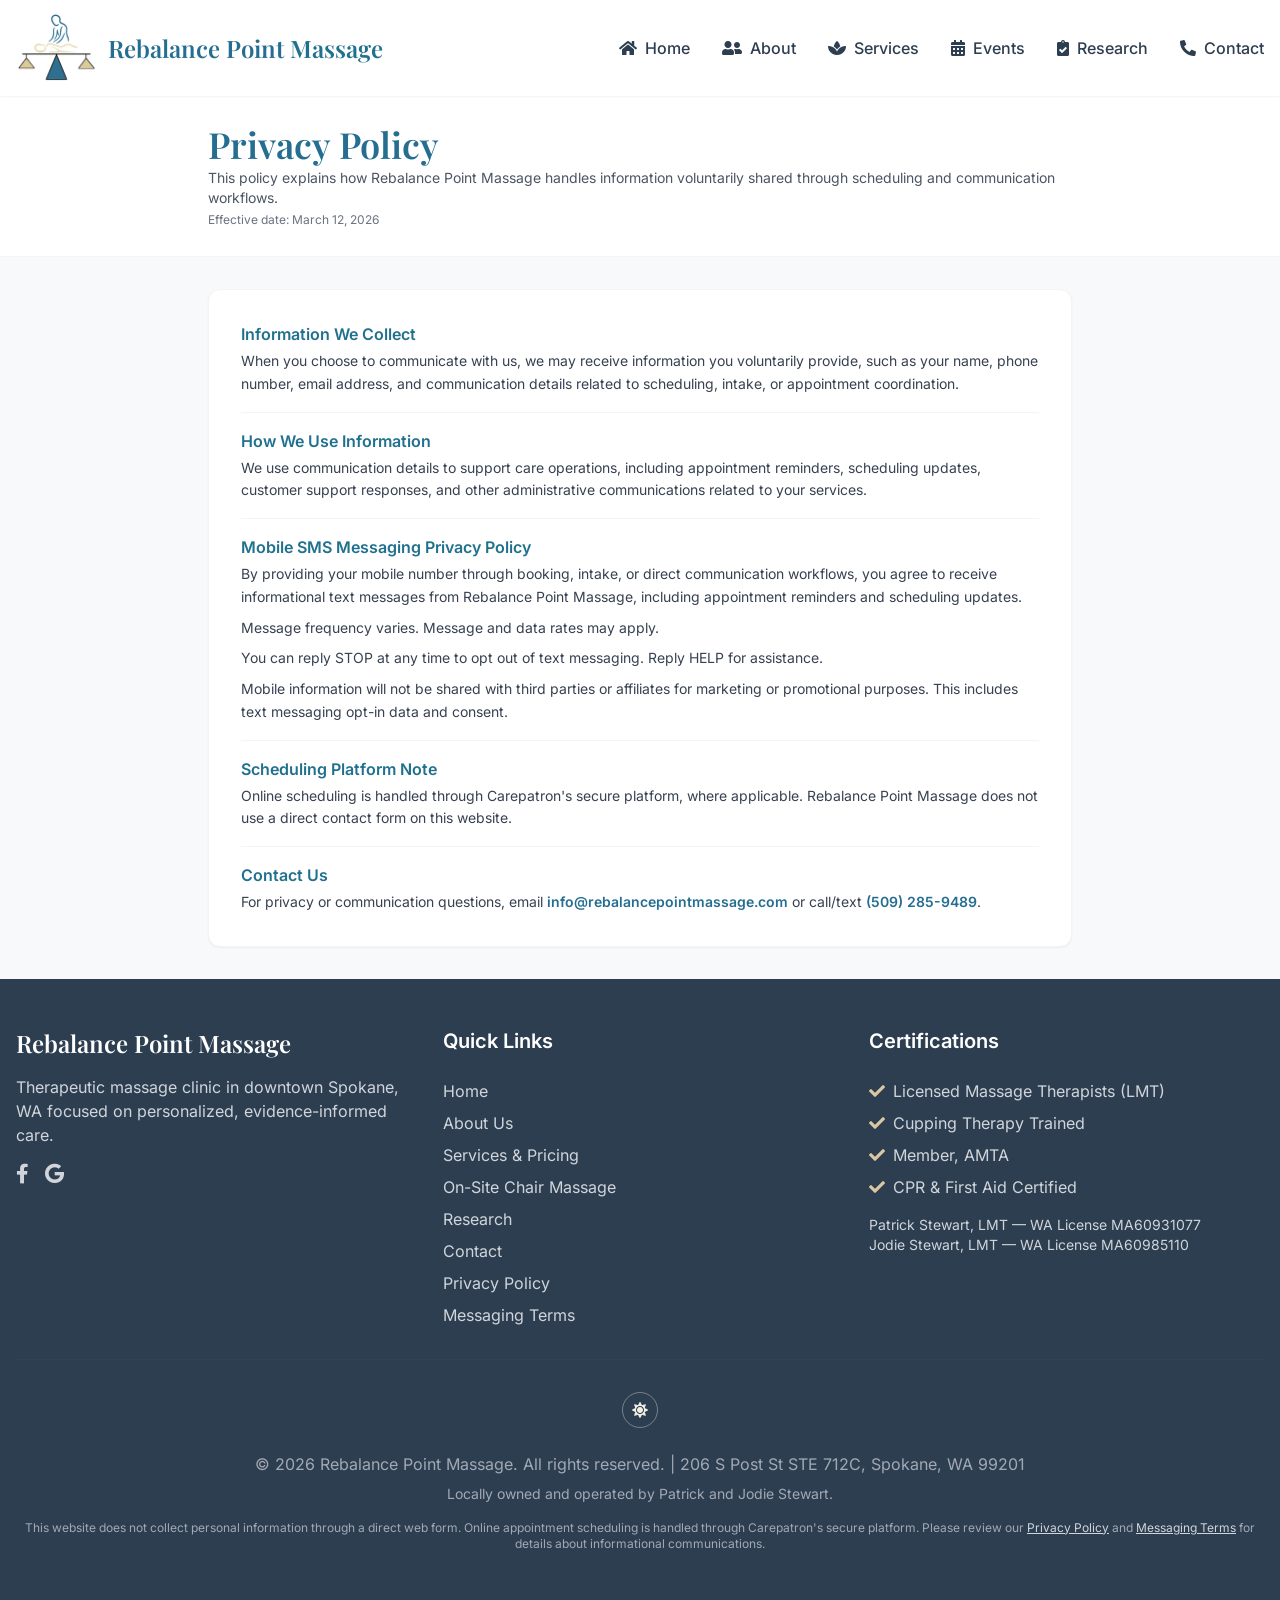
==== commit e9a826a9: "modified:   index.html 	modified:   privacy.html 	modified:   terms.html" ====
--- a/privacy.html
+++ b/privacy.html
@@ -82,7 +82,7 @@
                     <li><a href="./index.html#home" class="text-dark hover:text-primary font-medium transition duration-300"><i class="fas fa-home mr-2" aria-hidden="true"></i>Home</a></li>
                     <li><a href="./index.html#about" class="text-dark hover:text-primary font-medium transition duration-300"><i class="fas fa-user-friends mr-2" aria-hidden="true"></i>About</a></li>
                     <li><a href="./index.html#services" class="text-dark hover:text-primary font-medium transition duration-300"><i class="fas fa-spa mr-2" aria-hidden="true"></i>Services</a></li>
-                    <li><a href="./index.html#On-Site" class="text-dark hover:text-primary font-medium transition duration-300"><i class="fas fa-calendar-alt mr-2" aria-hidden="true"></i>On-Site</a></li>
+                    <li><a href="./index.html#Events" class="text-dark hover:text-primary font-medium transition duration-300"><i class="fas fa-calendar-alt mr-2" aria-hidden="true"></i>Events</a></li>
                     <li><a href="./index.html#research" class="text-dark hover:text-primary font-medium transition duration-300"><i class="fas fa-clipboard-check mr-2" aria-hidden="true"></i>Research</a></li>
                     <li><a href="./index.html#contact" class="text-dark hover:text-primary font-medium transition duration-300"><i class="fas fa-phone-alt mr-2" aria-hidden="true"></i>Contact</a></li>
                 </ul>
@@ -95,7 +95,7 @@
                     <li><a href="./index.html#home" class="block py-3 px-4 text-lg hover:bg-primary hover:bg-opacity-10 hover:text-primary rounded-lg transition duration-300"><i class="fas fa-home mr-2" aria-hidden="true"></i>Home</a></li>
                     <li><a href="./index.html#about" class="block py-3 px-4 text-lg hover:bg-primary hover:bg-opacity-10 hover:text-primary rounded-lg transition duration-300"><i class="fas fa-user-friends mr-2" aria-hidden="true"></i>About</a></li>
                     <li><a href="./index.html#services" class="block py-3 px-4 text-lg hover:bg-primary hover:bg-opacity-10 hover:text-primary rounded-lg transition duration-300"><i class="fas fa-spa mr-2" aria-hidden="true"></i>Services</a></li>
-                    <li><a href="./index.html#On-Site" class="block py-3 px-4 text-lg hover:bg-primary hover:bg-opacity-10 hover:text-primary rounded-lg transition duration-300"><i class="fas fa-calendar-alt mr-2" aria-hidden="true"></i>On-Site</a></li>
+                    <li><a href="./index.html#Events" class="block py-3 px-4 text-lg hover:bg-primary hover:bg-opacity-10 hover:text-primary rounded-lg transition duration-300"><i class="fas fa-calendar-alt mr-2" aria-hidden="true"></i>Events</a></li>
                     <li><a href="./index.html#research" class="block py-3 px-4 text-lg hover:bg-primary hover:bg-opacity-10 hover:text-primary rounded-lg transition duration-300"><i class="fas fa-clipboard-check mr-2" aria-hidden="true"></i>Research</a></li>
                     <li><a href="./index.html#contact" class="block py-3 px-4 text-lg hover:bg-primary hover:bg-opacity-10 hover:text-primary rounded-lg transition duration-300"><i class="fas fa-phone-alt mr-2" aria-hidden="true"></i>Contact</a></li>
                 </ul>
@@ -165,7 +165,7 @@
                         <li><a href="./index.html#home" class="text-gray-300 hover:text-accent transition duration-300">Home</a></li>
                         <li><a href="./index.html#about" class="text-gray-300 hover:text-accent transition duration-300">About Us</a></li>
                         <li><a href="./index.html#services" class="text-gray-300 hover:text-accent transition duration-300">Services &amp; Pricing</a></li>
-                        <li><a href="./index.html#On-Site" class="text-gray-300 hover:text-accent transition duration-300">On-Site Chair Massage</a></li>
+                        <li><a href="./index.html#Events" class="text-gray-300 hover:text-accent transition duration-300">On-Site Chair Massage</a></li>
                         <li><a href="./index.html#research" class="text-gray-300 hover:text-accent transition duration-300">Research</a></li>
                         <li><a href="./index.html#contact" class="text-gray-300 hover:text-accent transition duration-300">Contact</a></li>
                         <li><a href="./privacy.html" class="text-gray-300 hover:text-accent transition duration-300">Privacy Policy</a></li>
